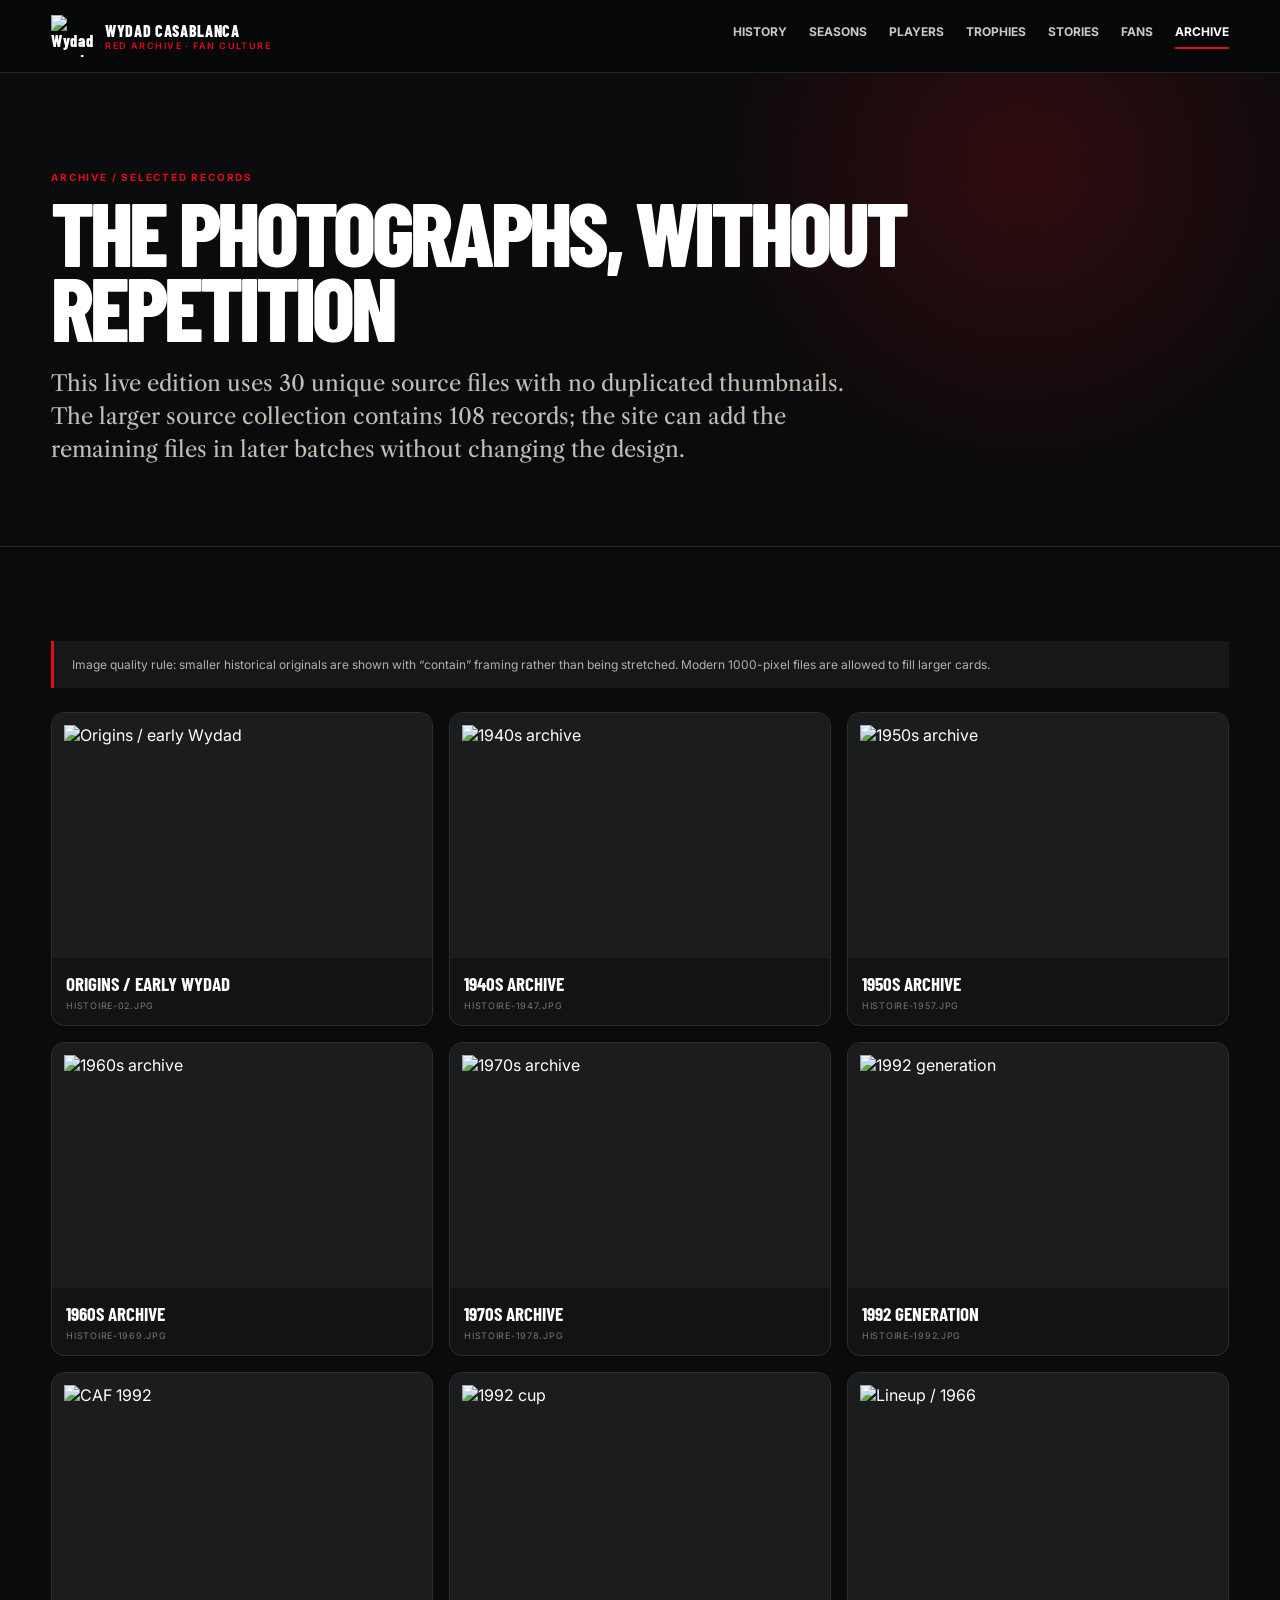
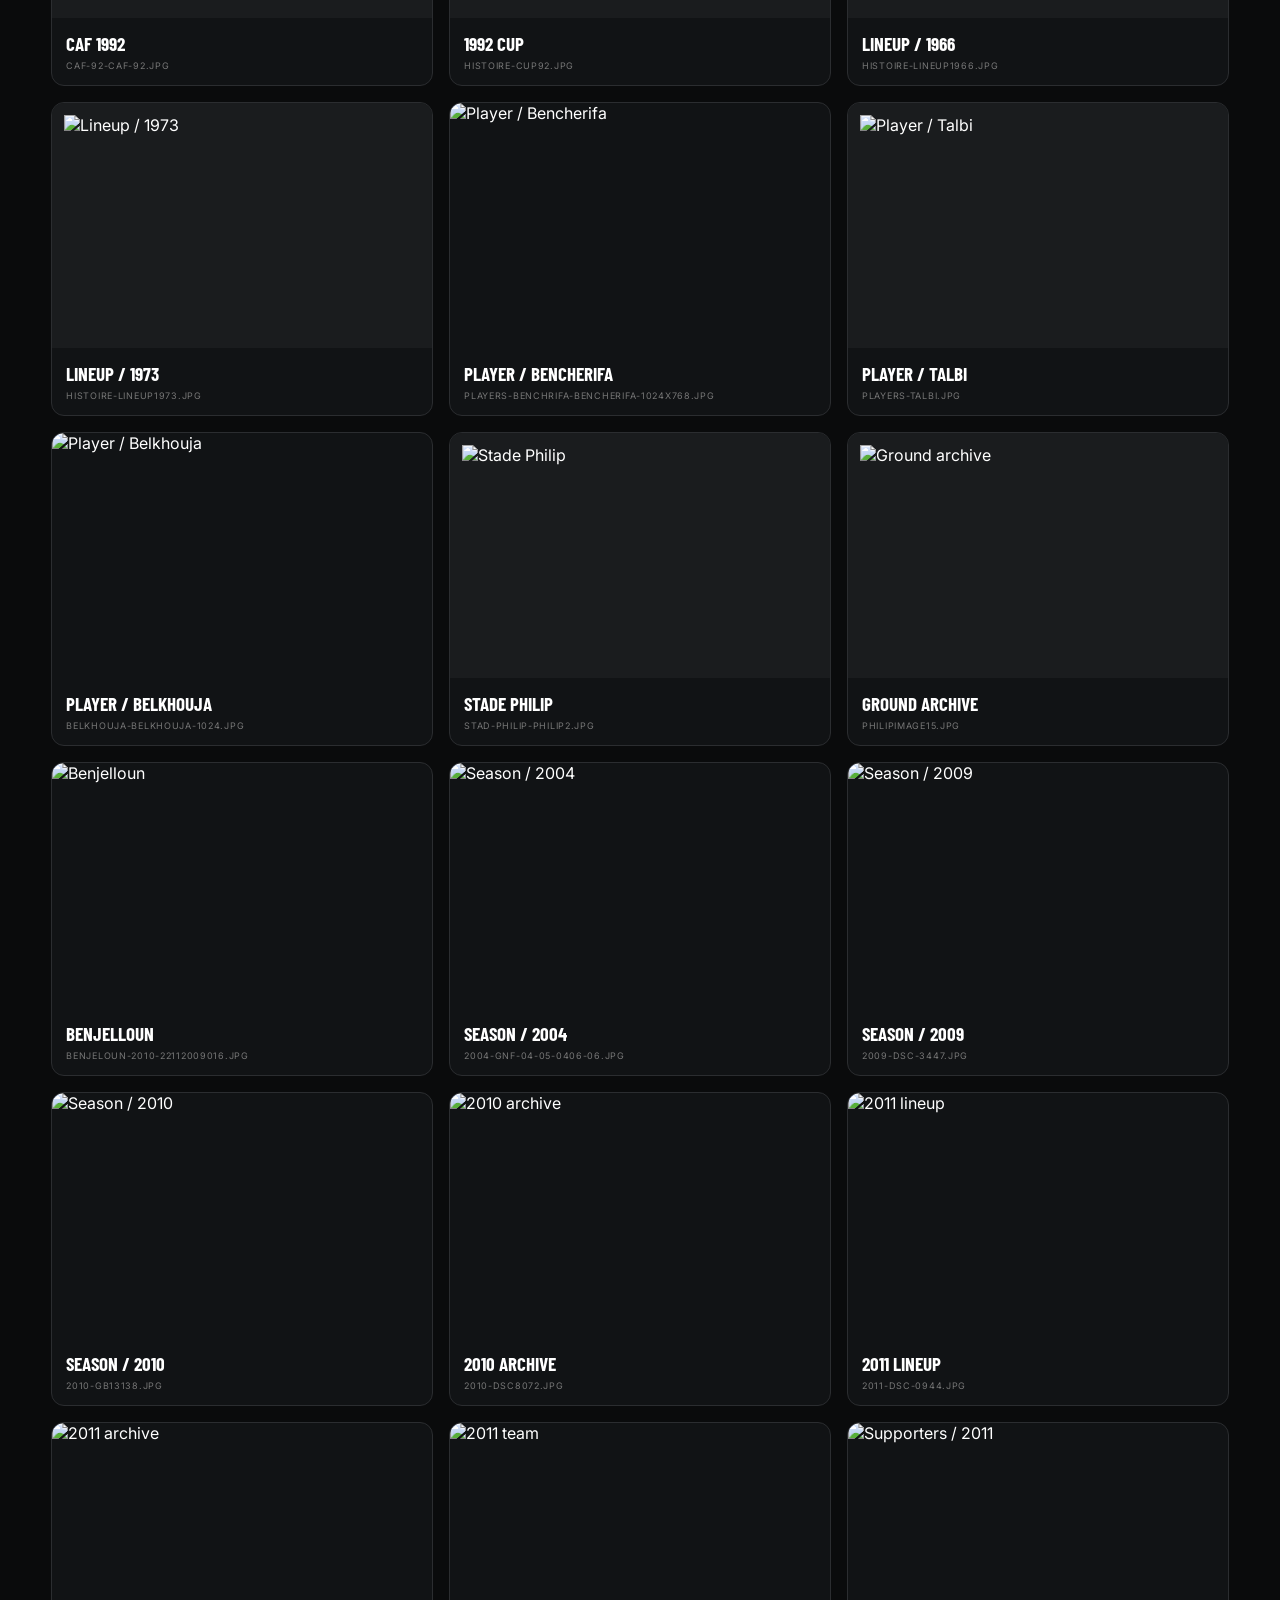
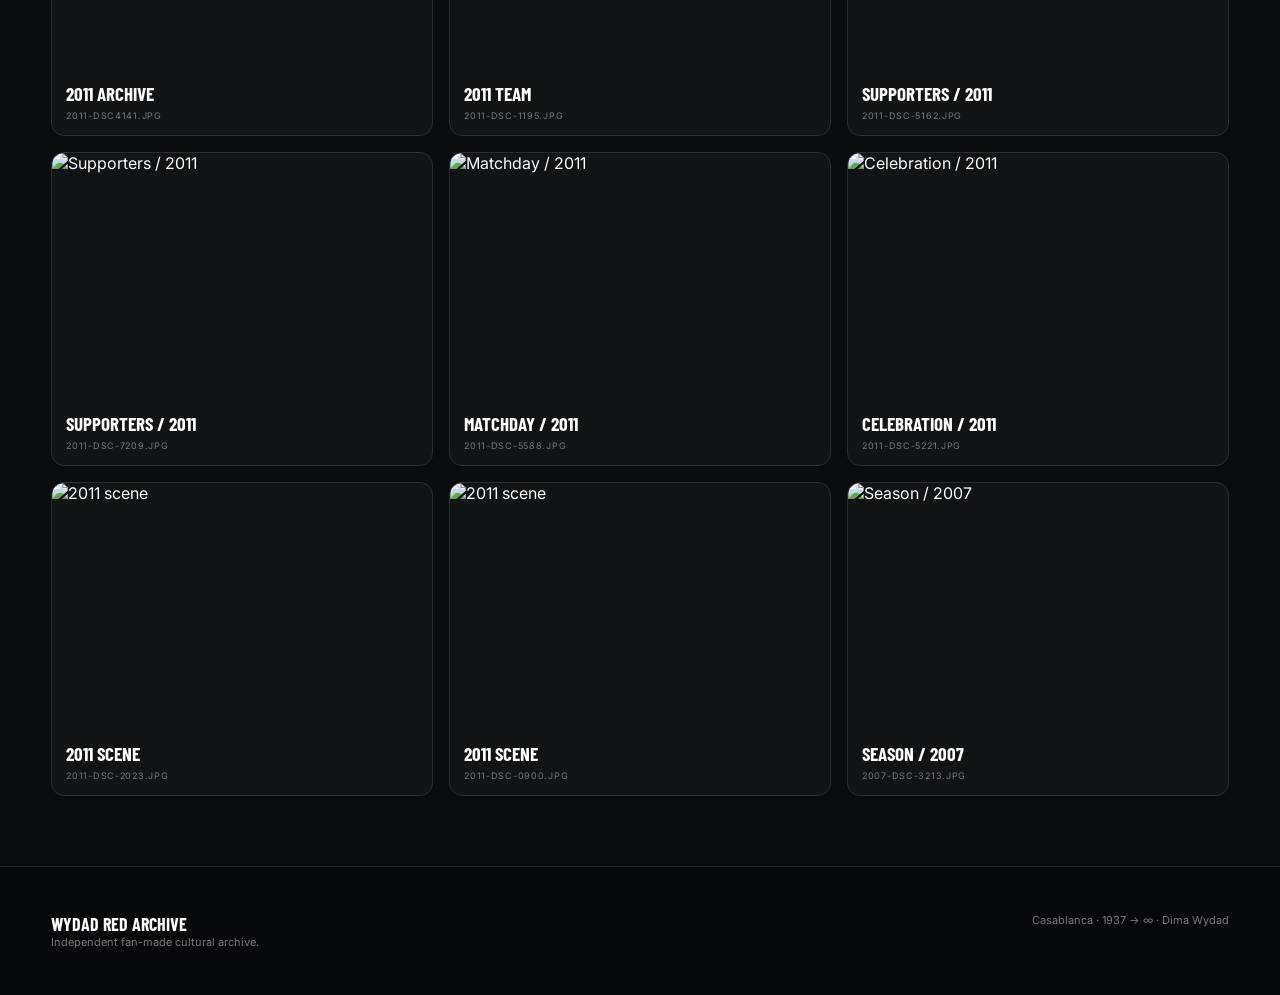
==== archive.html @ 379d1e7f "Add files via upload" ====
<!doctype html><html lang="en"><head><meta charset="utf-8"><meta name="viewport" content="width=device-width,initial-scale=1"><meta name="theme-color" content="#08090a"><title>Archive — Wydad Red Archive</title><meta name="description" content="Independent fan-made archive about Wydad Casablanca history, players, seasons, places and supporter culture."><link rel="stylesheet" href="site.css"></head><body><header class="top"><div class="shell topin"><a class="brand" href="index.html"><img src="assets/images/wydad-logo.svg" alt="Wydad crest"><span>WYDAD CASABLANCA<small>RED ARCHIVE · FAN CULTURE</small></span></a><nav class="nav"><a class="" href="history.html">History</a><a class="" href="seasons.html">Seasons</a><a class="" href="players.html">Players</a><a class="" href="trophies.html">Trophies</a><a class="" href="stories.html">Stories</a><a class="" href="fans.html">Fans</a><a class="active" href="archive.html">Archive</a></nav></div></header><main><section class="pagehero"><div class="shell"><span class="eyebrow">Archive / Selected records</span><h1>The photographs, without repetition</h1><p class="dek">This live edition uses 30 unique source files with no duplicated thumbnails. The larger source collection contains 108 records; the site can add the remaining files in later batches without changing the design.</p></div></section><section class="content"><div class="shell"><div class="notice">Image quality rule: smaller historical originals are shown with “contain” framing rather than being stretched. Modern 1000-pixel files are allowed to fill larger cards.</div><div class="gallery"><a><img class="natural" src="assets/images/histoire-02.jpg" alt="Origins / early Wydad"><div class="cap"><b>Origins / early Wydad</b><span>histoire-02.jpg</span></div></a><a><img class="natural" src="assets/images/histoire-1947.jpg" alt="1940s archive"><div class="cap"><b>1940s archive</b><span>histoire-1947.jpg</span></div></a><a><img class="natural" src="assets/images/histoire-1957.jpg" alt="1950s archive"><div class="cap"><b>1950s archive</b><span>histoire-1957.jpg</span></div></a><a><img class="natural" src="assets/images/histoire-1969.jpg" alt="1960s archive"><div class="cap"><b>1960s archive</b><span>histoire-1969.jpg</span></div></a><a><img class="natural" src="assets/images/histoire-1978.jpg" alt="1970s archive"><div class="cap"><b>1970s archive</b><span>histoire-1978.jpg</span></div></a><a><img class="natural" src="assets/images/histoire-1992.jpg" alt="1992 generation"><div class="cap"><b>1992 generation</b><span>histoire-1992.jpg</span></div></a><a><img class="natural" src="assets/images/caf-92-caf-92.jpg" alt="CAF 1992"><div class="cap"><b>CAF 1992</b><span>caf-92-caf-92.jpg</span></div></a><a><img class="natural" src="assets/images/histoire-cup92.jpg" alt="1992 cup"><div class="cap"><b>1992 cup</b><span>histoire-cup92.jpg</span></div></a><a><img class="natural" src="assets/images/histoire-lineup1966.jpg" alt="Lineup / 1966"><div class="cap"><b>Lineup / 1966</b><span>histoire-lineup1966.jpg</span></div></a><a><img class="natural" src="assets/images/histoire-lineup1973.jpg" alt="Lineup / 1973"><div class="cap"><b>Lineup / 1973</b><span>histoire-lineup1973.jpg</span></div></a><a><img class="" src="assets/images/players-benchrifa-bencherifa-1024x768.jpg" alt="Player / Bencherifa"><div class="cap"><b>Player / Bencherifa</b><span>players-benchrifa-bencherifa-1024x768.jpg</span></div></a><a><img class="natural" src="assets/images/players-talbi.jpg" alt="Player / Talbi"><div class="cap"><b>Player / Talbi</b><span>players-talbi.jpg</span></div></a><a><img class="" src="assets/images/belkhouja-belkhouja-1024.jpg" alt="Player / Belkhouja"><div class="cap"><b>Player / Belkhouja</b><span>belkhouja-belkhouja-1024.jpg</span></div></a><a><img class="natural" src="assets/images/stad-philip-philip2.jpg" alt="Stade Philip"><div class="cap"><b>Stade Philip</b><span>stad-philip-philip2.jpg</span></div></a><a><img class="natural" src="assets/images/philipimage15.jpg" alt="Ground archive"><div class="cap"><b>Ground archive</b><span>philipimage15.jpg</span></div></a><a><img class="" src="assets/images/benjeloun-2010-22112009016.jpg" alt="Benjelloun"><div class="cap"><b>Benjelloun</b><span>benjeloun-2010-22112009016.jpg</span></div></a><a><img class="" src="assets/images/2004-gnf-04-05-0406-06.jpg" alt="Season / 2004"><div class="cap"><b>Season / 2004</b><span>2004-gnf-04-05-0406-06.jpg</span></div></a><a><img class="" src="assets/images/2009-dsc-3447.jpg" alt="Season / 2009"><div class="cap"><b>Season / 2009</b><span>2009-dsc-3447.jpg</span></div></a><a><img class="" src="assets/images/2010-gb13138.jpg" alt="Season / 2010"><div class="cap"><b>Season / 2010</b><span>2010-gb13138.jpg</span></div></a><a><img class="" src="assets/images/2010-dsc8072.jpg" alt="2010 archive"><div class="cap"><b>2010 archive</b><span>2010-dsc8072.jpg</span></div></a><a><img class="" src="assets/images/2011-dsc-0944.jpg" alt="2011 lineup"><div class="cap"><b>2011 lineup</b><span>2011-dsc-0944.jpg</span></div></a><a><img class="" src="assets/images/2011-dsc4141.jpg" alt="2011 archive"><div class="cap"><b>2011 archive</b><span>2011-dsc4141.jpg</span></div></a><a><img class="" src="assets/images/2011-dsc-1195.jpg" alt="2011 team"><div class="cap"><b>2011 team</b><span>2011-dsc-1195.jpg</span></div></a><a><img class="" src="assets/images/2011-dsc-5162.jpg" alt="Supporters / 2011"><div class="cap"><b>Supporters / 2011</b><span>2011-dsc-5162.jpg</span></div></a><a><img class="" src="assets/images/2011-dsc-7209.jpg" alt="Supporters / 2011"><div class="cap"><b>Supporters / 2011</b><span>2011-dsc-7209.jpg</span></div></a><a><img class="" src="assets/images/2011-dsc-5588.jpg" alt="Matchday / 2011"><div class="cap"><b>Matchday / 2011</b><span>2011-dsc-5588.jpg</span></div></a><a><img class="" src="assets/images/2011-dsc-5221.jpg" alt="Celebration / 2011"><div class="cap"><b>Celebration / 2011</b><span>2011-dsc-5221.jpg</span></div></a><a><img class="" src="assets/images/2011-dsc-2023.jpg" alt="2011 scene"><div class="cap"><b>2011 scene</b><span>2011-dsc-2023.jpg</span></div></a><a><img class="" src="assets/images/2011-dsc-0900.jpg" alt="2011 scene"><div class="cap"><b>2011 scene</b><span>2011-dsc-0900.jpg</span></div></a><a><img class="" src="assets/images/2007-dsc-3213.jpg" alt="Season / 2007"><div class="cap"><b>Season / 2007</b><span>2007-dsc-3213.jpg</span></div></a></div></div></section></main><footer class="footer"><div class="shell footerin"><div><b>Wydad Red Archive</b><br>Independent fan-made cultural archive.</div><div>Casablanca · 1937 → ∞ · Dima Wydad</div></div></footer></body></html>
---- site.css ----
@import url('https://fonts.googleapis.com/css2?family=Barlow+Condensed:wght@500;600;700;800&family=Inter:wght@400;500;600;700&family=Libre+Caslon+Text:ital,wght@0,400;0,700;1,400&display=swap');
:root{--red:#e10b1b;--red2:#a30613;--ink:#0a0b0c;--ink2:#151719;--paper:#f4f0e8;--white:#fff;--muted:#a9aaad;--line:#2a2c2f;--display:'Barlow Condensed',Impact,sans-serif;--sans:Inter,Arial,sans-serif;--serif:'Libre Caslon Text',Georgia,serif}
*{box-sizing:border-box}html{scroll-behavior:smooth}body{margin:0;background:var(--ink);color:#fff;font-family:var(--sans)}a{color:inherit;text-decoration:none}img{display:block;max-width:100%}.shell{width:min(1180px,92vw);margin:auto}.top{position:sticky;top:0;z-index:50;background:rgba(7,8,9,.94);backdrop-filter:blur(12px);border-bottom:1px solid #232528}.topin{height:72px;display:flex;align-items:center;justify-content:space-between;gap:28px}.brand{display:flex;align-items:center;gap:12px;font-family:var(--display);font-weight:800;letter-spacing:.04em}.brand img{width:42px;height:42px}.brand small{display:block;color:var(--red);font:600 9px var(--sans);letter-spacing:.16em}.nav{display:flex;gap:22px;font-size:12px;font-weight:700;text-transform:uppercase}.nav a{opacity:.78}.nav a:hover,.nav a.active{opacity:1;color:#fff}.nav a:hover:after,.nav a.active:after{content:'';display:block;height:2px;background:var(--red);margin-top:8px}.portal{padding:28px 0 22px;background:radial-gradient(circle at 50% 38%,#24272a 0,#111315 42%,#070809 75%);min-height:760px;display:grid;align-items:center}.portal-grid{display:grid;grid-template-columns:minmax(250px,1fr) minmax(390px,1.45fr) minmax(250px,1fr);gap:20px;align-items:center}.stack{display:grid;gap:12px}.navcard{position:relative;min-height:114px;border:1px solid #393c40;border-radius:16px;overflow:hidden;background:#111315;isolation:isolate}.navcard img{position:absolute;inset:0;width:100%;height:100%;object-fit:cover;filter:grayscale(.55) contrast(1.08);opacity:.42;z-index:-2}.navcard:after{content:'';position:absolute;inset:0;background:linear-gradient(90deg,rgba(7,8,9,.98) 0,rgba(7,8,9,.84) 58%,rgba(7,8,9,.2));z-index:-1}.navcard .in{padding:22px 22px 18px;display:flex;align-items:center;gap:14px;height:100%}.num{color:var(--red);font:700 11px var(--sans);letter-spacing:.14em}.navcard h3{font:800 29px/1 var(--display);text-transform:uppercase;margin:0 0 4px}.navcard p{margin:0;color:#b5b7ba;font-size:11px}.arrow{margin-left:auto;font-size:25px;color:var(--red);transition:.2s}.navcard:hover{border-color:#72767c;transform:translateY(-2px)}.navcard:hover .arrow{transform:translateX(4px)}.core{min-height:650px;border:1px solid #2d3033;border-radius:30px;display:grid;place-items:center;text-align:center;position:relative;overflow:hidden;background:linear-gradient(180deg,rgba(0,0,0,.18),rgba(0,0,0,.75)),url('assets/images/2011-dsc-5588.webp') center/cover}.core:before{content:'';position:absolute;inset:0;background:radial-gradient(circle at 50% 45%,rgba(225,11,27,.22),transparent 43%),linear-gradient(90deg,rgba(0,0,0,.6),transparent 35%,transparent 65%,rgba(0,0,0,.6))}.corein{position:relative;z-index:2;padding:35px}.crest{width:min(340px,75%);margin:15px auto 18px;filter:drop-shadow(0 15px 30px rgba(0,0,0,.7))}.kicker{font-size:10px;text-transform:uppercase;letter-spacing:.28em;color:#c4c6c8}.core h1{font:800 clamp(62px,7vw,106px)/.78 var(--display);text-transform:uppercase;letter-spacing:-.04em;margin:17px 0 12px}.core p{font:italic 16px/1.5 var(--serif);color:#ddd6cc;max-width:520px;margin:auto}.core .meta{margin-top:22px;font:600 10px var(--sans);letter-spacing:.15em;color:#d74651}.bar{border-top:1px solid #222;border-bottom:1px solid #222;background:#0e1011}.barin{display:grid;grid-template-columns:repeat(4,1fr)}.stat{padding:22px;border-right:1px solid #26282b}.stat:last-child{border-right:0}.stat b{font:800 34px var(--display);color:var(--red);display:block}.stat span{font-size:10px;color:#aaa;text-transform:uppercase;letter-spacing:.1em}.section{padding:86px 0}.paper{background:var(--paper);color:#161616}.sectionhead{display:grid;grid-template-columns:1fr 1fr;gap:50px;margin-bottom:34px;align-items:end}.eyebrow{color:var(--red);font-size:10px;text-transform:uppercase;letter-spacing:.18em;font-weight:700}.sectionhead h2,.pagehero h1{font:800 clamp(58px,7vw,102px)/.84 var(--display);letter-spacing:-.045em;text-transform:uppercase;margin:9px 0 0}.sectionhead p{font:20px/1.55 var(--serif);margin:0;color:#4a4641}.featuregrid{display:grid;grid-template-columns:repeat(12,1fr);gap:18px}.feature{grid-column:span 4;background:#fff;border:1px solid #d9d4cb;border-radius:18px;overflow:hidden}.feature img{width:100%;height:270px;object-fit:cover}.feature .natural{height:auto;max-height:340px;object-fit:contain;background:#151719;padding:18px}.featurecopy{padding:22px}.feature h3{font:800 31px/1 var(--display);text-transform:uppercase;margin:7px 0 8px}.feature p{font:15px/1.55 var(--serif);color:#57514b;margin:0 0 15px}.tag{font-size:9px;letter-spacing:.13em;text-transform:uppercase;color:var(--red);font-weight:800}.read{font-size:11px;font-weight:800;text-transform:uppercase;letter-spacing:.08em}.manifesto{padding:86px 0;background:var(--red);color:#fff}.manifesto blockquote{font:800 clamp(60px,9vw,138px)/.77 var(--display);letter-spacing:-.05em;text-transform:uppercase;margin:0;max-width:1050px}.manifesto p{max-width:680px;font:18px/1.65 var(--serif)}.pagehero{padding:92px 0 58px;border-bottom:1px solid #25272a;background:radial-gradient(circle at 80% 20%,rgba(225,11,27,.18),transparent 30%),#0a0b0c}.pagehero .dek{max-width:820px;font:22px/1.5 var(--serif);color:#c4bdb5}.content{padding:70px 0}.articlegrid{display:grid;grid-template-columns:minmax(0,1.6fr) minmax(240px,.6fr);gap:70px}.prose{font:18px/1.8 var(--serif);color:#d9d7d3}.prose p{margin:0 0 1.35em}.prose h2{font:800 42px/1 var(--display);text-transform:uppercase;color:#fff;margin:1.5em 0 .5em}.prose .lead{font-size:25px;color:#fff}.archivefigure{margin:34px 0;padding:18px;background:#111315;border:1px solid #2d3033;border-radius:16px}.archivefigure img{margin:auto;max-height:680px;object-fit:contain}.archivefigure figcaption{font:10px/1.5 var(--sans);color:#85888c;margin-top:12px;letter-spacing:.04em}.aside{position:sticky;top:96px;height:max-content;border-top:2px solid var(--red);padding-top:18px}.aside h4{font:800 24px var(--display);text-transform:uppercase;margin:0 0 12px}.aside ul{list-style:none;padding:0;margin:0}.aside li{border-bottom:1px solid #26282b;padding:11px 0;font-size:12px}.aside a:hover{color:var(--red)}.timeline{display:grid;gap:0}.timeline article{display:grid;grid-template-columns:140px 1fr;gap:30px;padding:28px 0;border-top:1px solid #2a2c2f}.timeline .year{font:800 46px var(--display);color:var(--red)}.timeline h3{font:800 30px var(--display);text-transform:uppercase;margin:3px 0 5px}.timeline p{font:16px/1.65 var(--serif);color:#c7c3be;margin:0}.gallery{display:grid;grid-template-columns:repeat(3,1fr);gap:16px}.gallery a{background:#111315;border:1px solid #2b2d30;border-radius:13px;overflow:hidden}.gallery img{width:100%;height:245px;object-fit:cover}.gallery .natural{object-fit:contain;background:#1a1c1e;padding:12px}.cap{padding:14px}.cap b{font:700 19px var(--display);text-transform:uppercase}.cap span{display:block;color:#777;font-size:9px;margin-top:5px;text-transform:uppercase;letter-spacing:.08em}.partyhero{min-height:72vh;display:grid;place-items:center;text-align:center;background:linear-gradient(0deg,rgba(0,0,0,.85),rgba(0,0,0,.05)),url('assets/images/2011-dsc-5221.webp') center/cover;position:relative}.partyhero h1{font:800 clamp(80px,14vw,190px)/.72 var(--display);text-transform:uppercase;letter-spacing:-.06em;margin:0;text-shadow:0 8px 30px #000}.partyhero p{font:20px/1.5 var(--serif);max-width:700px;margin:20px auto}.btn{display:inline-block;border:1px solid #fff;border-radius:999px;padding:11px 18px;font-size:10px;font-weight:800;letter-spacing:.1em;text-transform:uppercase}.btn:hover{background:#fff;color:#111}.footer{padding:46px 0;border-top:1px solid #232528;background:#070809;color:#777;font-size:11px}.footerin{display:flex;justify-content:space-between;gap:30px}.footer b{color:#fff;font:700 18px var(--display);text-transform:uppercase}.notice{background:#151719;border-left:3px solid var(--red);padding:16px 18px;color:#aeb0b3;font-size:12px;margin:24px 0}.storycards{display:grid;grid-template-columns:repeat(2,1fr);gap:20px}.storycard{display:grid;grid-template-columns:180px 1fr;border:1px solid #2b2d30;border-radius:16px;overflow:hidden;background:#111315}.storycard img{width:100%;height:100%;min-height:180px;object-fit:cover}.storycard .scopy{padding:22px}.storycard h3{font:800 30px/1 var(--display);text-transform:uppercase;margin:6px 0}.storycard p{color:#aaa;font:14px/1.55 var(--serif)}
@media(max-width:1000px){.portal-grid{grid-template-columns:1fr 1fr}.core{grid-column:1/-1;grid-row:1;min-height:560px}.stack{grid-row:2}.sectionhead,.articlegrid{grid-template-columns:1fr}.aside{position:static}.feature{grid-column:span 6}.gallery{grid-template-columns:repeat(2,1fr)}.storycards{grid-template-columns:1fr}.nav{overflow:auto;max-width:62vw}.barin{grid-template-columns:repeat(2,1fr)}}
@media(max-width:650px){.nav{display:none}.topin{height:64px}.portal{padding-top:16px}.portal-grid{grid-template-columns:1fr}.core{grid-column:1;min-height:430px;border-radius:20px}.stack{grid-column:1}.navcard{min-height:96px}.crest{width:230px}.core h1{font-size:64px}.barin{grid-template-columns:1fr 1fr}.stat{padding:16px}.section{padding:58px 0}.sectionhead{gap:18px}.featuregrid{display:block}.feature{margin-bottom:16px}.feature img{height:240px}.articlegrid{gap:30px}.prose{font-size:17px}.timeline article{grid-template-columns:1fr;gap:6px}.gallery{grid-template-columns:1fr}.storycard{grid-template-columns:1fr}.storycard img{height:220px}.footerin{display:block}.footerin>div+div{margin-top:18px}}
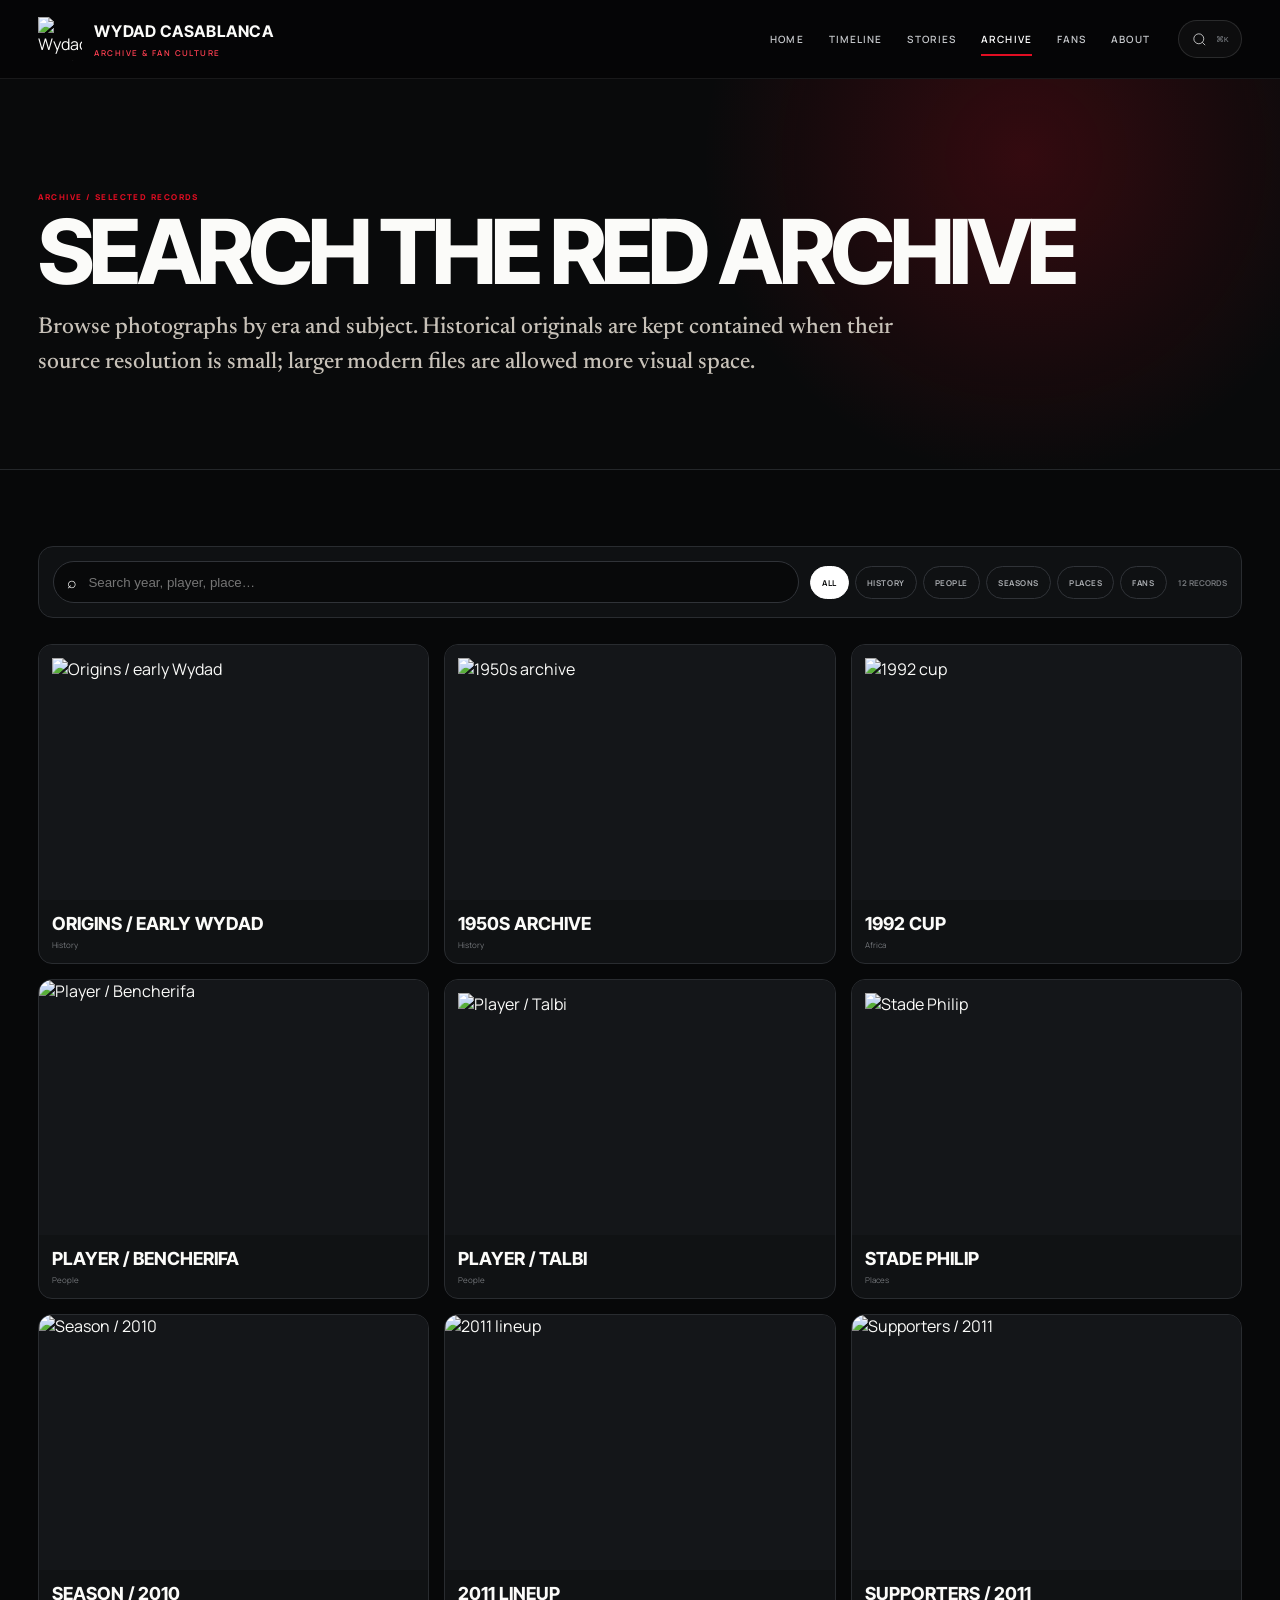
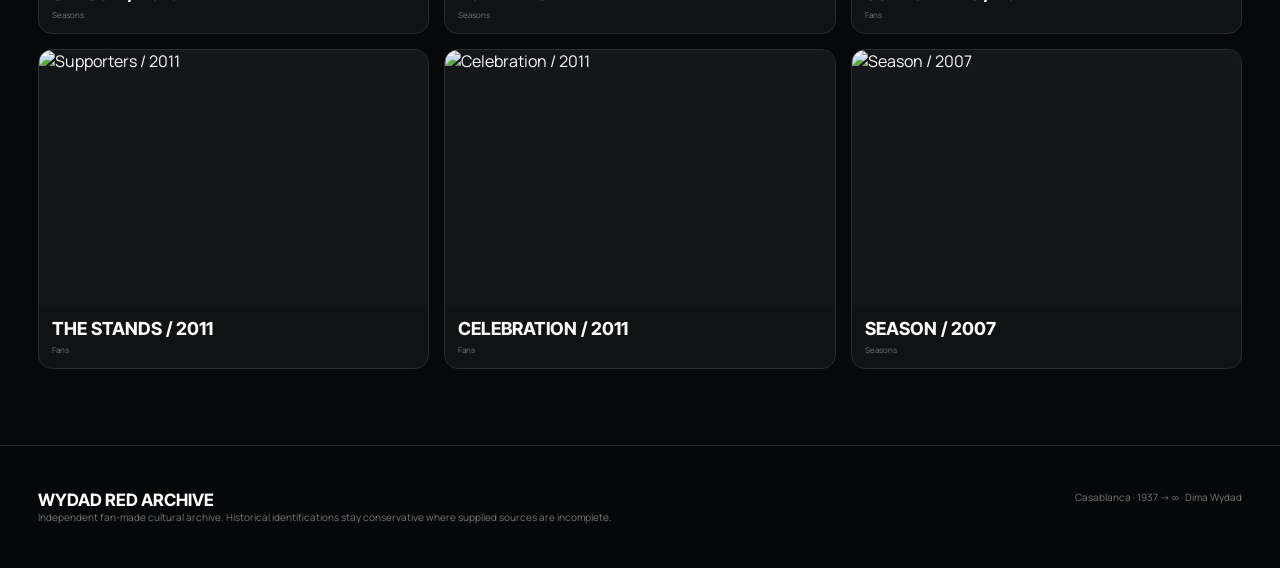
==== commit b651fbec: "V4: add searchable filterable archive browser" ====
--- a/archive.html
+++ b/archive.html
@@ -1 +1 @@
-<!doctype html><html lang="en"><head><meta charset="utf-8"><meta name="viewport" content="width=device-width,initial-scale=1"><meta name="theme-color" content="#08090a"><title>Archive — Wydad Red Archive</title><meta name="description" content="Independent fan-made archive about Wydad Casablanca history, players, seasons, places and supporter culture."><link rel="stylesheet" href="site.css"></head><body><header class="top"><div class="shell topin"><a class="brand" href="index.html"><img src="assets/images/wydad-logo.svg" alt="Wydad crest"><span>WYDAD CASABLANCA<small>RED ARCHIVE · FAN CULTURE</small></span></a><nav class="nav"><a class="" href="history.html">History</a><a class="" href="seasons.html">Seasons</a><a class="" href="players.html">Players</a><a class="" href="trophies.html">Trophies</a><a class="" href="stories.html">Stories</a><a class="" href="fans.html">Fans</a><a class="active" href="archive.html">Archive</a></nav></div></header><main><section class="pagehero"><div class="shell"><span class="eyebrow">Archive / Selected records</span><h1>The photographs, without repetition</h1><p class="dek">This live edition uses 30 unique source files with no duplicated thumbnails. The larger source collection contains 108 records; the site can add the remaining files in later batches without changing the design.</p></div></section><section class="content"><div class="shell"><div class="notice">Image quality rule: smaller historical originals are shown with “contain” framing rather than being stretched. Modern 1000-pixel files are allowed to fill larger cards.</div><div class="gallery"><a><img class="natural" src="assets/images/histoire-02.jpg" alt="Origins / early Wydad"><div class="cap"><b>Origins / early Wydad</b><span>histoire-02.jpg</span></div></a><a><img class="natural" src="assets/images/histoire-1947.jpg" alt="1940s archive"><div class="cap"><b>1940s archive</b><span>histoire-1947.jpg</span></div></a><a><img class="natural" src="assets/images/histoire-1957.jpg" alt="1950s archive"><div class="cap"><b>1950s archive</b><span>histoire-1957.jpg</span></div></a><a><img class="natural" src="assets/images/histoire-1969.jpg" alt="1960s archive"><div class="cap"><b>1960s archive</b><span>histoire-1969.jpg</span></div></a><a><img class="natural" src="assets/images/histoire-1978.jpg" alt="1970s archive"><div class="cap"><b>1970s archive</b><span>histoire-1978.jpg</span></div></a><a><img class="natural" src="assets/images/histoire-1992.jpg" alt="1992 generation"><div class="cap"><b>1992 generation</b><span>histoire-1992.jpg</span></div></a><a><img class="natural" src="assets/images/caf-92-caf-92.jpg" alt="CAF 1992"><div class="cap"><b>CAF 1992</b><span>caf-92-caf-92.jpg</span></div></a><a><img class="natural" src="assets/images/histoire-cup92.jpg" alt="1992 cup"><div class="cap"><b>1992 cup</b><span>histoire-cup92.jpg</span></div></a><a><img class="natural" src="assets/images/histoire-lineup1966.jpg" alt="Lineup / 1966"><div class="cap"><b>Lineup / 1966</b><span>histoire-lineup1966.jpg</span></div></a><a><img class="natural" src="assets/images/histoire-lineup1973.jpg" alt="Lineup / 1973"><div class="cap"><b>Lineup / 1973</b><span>histoire-lineup1973.jpg</span></div></a><a><img class="" src="assets/images/players-benchrifa-bencherifa-1024x768.jpg" alt="Player / Bencherifa"><div class="cap"><b>Player / Bencherifa</b><span>players-benchrifa-bencherifa-1024x768.jpg</span></div></a><a><img class="natural" src="assets/images/players-talbi.jpg" alt="Player / Talbi"><div class="cap"><b>Player / Talbi</b><span>players-talbi.jpg</span></div></a><a><img class="" src="assets/images/belkhouja-belkhouja-1024.jpg" alt="Player / Belkhouja"><div class="cap"><b>Player / Belkhouja</b><span>belkhouja-belkhouja-1024.jpg</span></div></a><a><img class="natural" src="assets/images/stad-philip-philip2.jpg" alt="Stade Philip"><div class="cap"><b>Stade Philip</b><span>stad-philip-philip2.jpg</span></div></a><a><img class="natural" src="assets/images/philipimage15.jpg" alt="Ground archive"><div class="cap"><b>Ground archive</b><span>philipimage15.jpg</span></div></a><a><img class="" src="assets/images/benjeloun-2010-22112009016.jpg" alt="Benjelloun"><div class="cap"><b>Benjelloun</b><span>benjeloun-2010-22112009016.jpg</span></div></a><a><img class="" src="assets/images/2004-gnf-04-05-0406-06.jpg" alt="Season / 2004"><div class="cap"><b>Season / 2004</b><span>2004-gnf-04-05-0406-06.jpg</span></div></a><a><img class="" src="assets/images/2009-dsc-3447.jpg" alt="Season / 2009"><div class="cap"><b>Season / 2009</b><span>2009-dsc-3447.jpg</span></div></a><a><img class="" src="assets/images/2010-gb13138.jpg" alt="Season / 2010"><div class="cap"><b>Season / 2010</b><span>2010-gb13138.jpg</span></div></a><a><img class="" src="assets/images/2010-dsc8072.jpg" alt="2010 archive"><div class="cap"><b>2010 archive</b><span>2010-dsc8072.jpg</span></div></a><a><img class="" src="assets/images/2011-dsc-0944.jpg" alt="2011 lineup"><div class="cap"><b>2011 lineup</b><span>2011-dsc-0944.jpg</span></div></a><a><img class="" src="assets/images/2011-dsc4141.jpg" alt="2011 archive"><div class="cap"><b>2011 archive</b><span>2011-dsc4141.jpg</span></div></a><a><img class="" src="assets/images/2011-dsc-1195.jpg" alt="2011 team"><div class="cap"><b>2011 team</b><span>2011-dsc-1195.jpg</span></div></a><a><img class="" src="assets/images/2011-dsc-5162.jpg" alt="Supporters / 2011"><div class="cap"><b>Supporters / 2011</b><span>2011-dsc-5162.jpg</span></div></a><a><img class="" src="assets/images/2011-dsc-7209.jpg" alt="Supporters / 2011"><div class="cap"><b>Supporters / 2011</b><span>2011-dsc-7209.jpg</span></div></a><a><img class="" src="assets/images/2011-dsc-5588.jpg" alt="Matchday / 2011"><div class="cap"><b>Matchday / 2011</b><span>2011-dsc-5588.jpg</span></div></a><a><img class="" src="assets/images/2011-dsc-5221.jpg" alt="Celebration / 2011"><div class="cap"><b>Celebration / 2011</b><span>2011-dsc-5221.jpg</span></div></a><a><img class="" src="assets/images/2011-dsc-2023.jpg" alt="2011 scene"><div class="cap"><b>2011 scene</b><span>2011-dsc-2023.jpg</span></div></a><a><img class="" src="assets/images/2011-dsc-0900.jpg" alt="2011 scene"><div class="cap"><b>2011 scene</b><span>2011-dsc-0900.jpg</span></div></a><a><img class="" src="assets/images/2007-dsc-3213.jpg" alt="Season / 2007"><div class="cap"><b>Season / 2007</b><span>2007-dsc-3213.jpg</span></div></a></div></div></section></main><footer class="footer"><div class="shell footerin"><div><b>Wydad Red Archive</b><br>Independent fan-made cultural archive.</div><div>Casablanca · 1937 → ∞ · Dima Wydad</div></div></footer></body></html>+<!doctype html><html lang="en"><head><meta charset="utf-8"><meta name="viewport" content="width=device-width,initial-scale=1"><meta name="theme-color" content="#070809"><title>Archive — Wydad Red Archive</title><meta name="description" content="Search and filter the Wydad Red Archive by era, people, places and supporter culture."><link rel="preconnect" href="https://fonts.googleapis.com"><link rel="preconnect" href="https://fonts.gstatic.com" crossorigin><link rel="stylesheet" href="site.css"></head><body data-tags="archive,photos,history"><header class="top"><div class="shell topin"><a class="brand" href="index.html"><img src="assets/svgimg/wydad-logo.svg" alt="Wydad crest"><span><strong>WYDAD CASABLANCA</strong><small>ARCHIVE &amp; FAN CULTURE</small></span></a><nav class="nav"><a href="index.html">Home</a><a href="history.html">Timeline</a><a href="stories.html">Stories</a><a class="active" href="archive.html">Archive</a><a href="fans.html">Fans</a><a href="about.html">About</a></nav><div class="actions"><button class="iconbtn search-trigger" aria-label="Search"><svg viewBox="0 0 24 24" fill="none" stroke="currentColor"><circle cx="11" cy="11" r="7"/><path d="m20 20-4-4"/></svg><kbd>⌘K</kbd></button></div></div></header><main><section class="pagehero"><div class="shell"><span class="eyebrow">Archive / Selected records</span><h1>Search the red archive</h1><p class="dek">Browse photographs by era and subject. Historical originals are kept contained when their source resolution is small; larger modern files are allowed more visual space.</p></div></section><section class="content"><div class="shell"><div class="archive-toolbar"><label class="archive-search"><span>⌕</span><input id="archiveSearch" type="search" placeholder="Search year, player, place…"></label><div class="filter-row"><button class="filter-btn active" data-filter="all">All</button><button class="filter-btn" data-filter="history">History</button><button class="filter-btn" data-filter="people">People</button><button class="filter-btn" data-filter="seasons">Seasons</button><button class="filter-btn" data-filter="places">Places</button><button class="filter-btn" data-filter="fans">Fans</button></div><div class="archive-count" id="archiveCount"></div></div><div class="gallery"><a data-category="history" data-search="1937 origins history"><img class="natural" src="assets/svgimg/histoire-02.svg" alt="Origins / early Wydad"><div class="cap"><b>Origins / early Wydad</b><span>History</span></div></a><a data-category="history" data-search="1957 1950s team"><img class="natural" src="assets/svgimg/histoire-1957.svg" alt="1950s archive"><div class="cap"><b>1950s archive</b><span>History</span></div></a><a data-category="history" data-search="1992 africa cup"><img class="natural" src="assets/svgimg/histoire-cup92.svg" alt="1992 cup"><div class="cap"><b>1992 cup</b><span>Africa</span></div></a><a data-category="people" data-search="bencherifa player"><img src="assets/svgimg/players-benchrifa-bencherifa-1024x768.svg" alt="Player / Bencherifa"><div class="cap"><b>Player / Bencherifa</b><span>People</span></div></a><a data-category="people" data-search="talbi player"><img class="natural" src="assets/svgimg/players-talbi.svg" alt="Player / Talbi"><div class="cap"><b>Player / Talbi</b><span>People</span></div></a><a data-category="places" data-search="stade philip stadium"><img class="natural" src="assets/svgimg/stad-philip-philip2.svg" alt="Stade Philip"><div class="cap"><b>Stade Philip</b><span>Places</span></div></a><a data-category="seasons" data-search="2010 season team"><img src="assets/svgimg/2010-gb13138.svg" alt="Season / 2010"><div class="cap"><b>Season / 2010</b><span>Seasons</span></div></a><a data-category="seasons" data-search="2011 lineup team"><img src="assets/svgimg/2011-dsc-0944.svg" alt="2011 lineup"><div class="cap"><b>2011 lineup</b><span>Seasons</span></div></a><a data-category="fans" data-search="2011 supporters crowd"><img src="assets/svgimg/2011-dsc-5162.svg" alt="Supporters / 2011"><div class="cap"><b>Supporters / 2011</b><span>Fans</span></div></a><a data-category="fans" data-search="2011 supporters stands"><img src="assets/svgimg/2011-dsc-7209.svg" alt="Supporters / 2011"><div class="cap"><b>The stands / 2011</b><span>Fans</span></div></a><a data-category="fans" data-search="2011 celebration winners party"><img src="assets/svgimg/2011-dsc-5221.svg" alt="Celebration / 2011"><div class="cap"><b>Celebration / 2011</b><span>Fans</span></div></a><a data-category="seasons" data-search="2007 season"><img src="assets/svgimg/2007-dsc-3213.svg" alt="Season / 2007"><div class="cap"><b>Season / 2007</b><span>Seasons</span></div></a></div></div></section></main><footer class="footer"><div class="shell footerin"><div><b>Wydad Red Archive</b><br><span class="legal">Independent fan-made cultural archive. Historical identifications stay conservative where supplied sources are incomplete.</span></div><div>Casablanca · 1937 → ∞ · Dima Wydad</div></div></footer><script src="assets/js/site.js" defer></script></body></html>
--- a/site.css
+++ b/site.css
@@ -1,5 +1,17 @@
-@import url('https://fonts.googleapis.com/css2?family=Barlow+Condensed:wght@500;600;700;800&family=Inter:wght@400;500;600;700&family=Libre+Caslon+Text:ital,wght@0,400;0,700;1,400&display=swap');
-:root{--red:#e10b1b;--red2:#a30613;--ink:#0a0b0c;--ink2:#151719;--paper:#f4f0e8;--white:#fff;--muted:#a9aaad;--line:#2a2c2f;--display:'Barlow Condensed',Impact,sans-serif;--sans:Inter,Arial,sans-serif;--serif:'Libre Caslon Text',Georgia,serif}
-*{box-sizing:border-box}html{scroll-behavior:smooth}body{margin:0;background:var(--ink);color:#fff;font-family:var(--sans)}a{color:inherit;text-decoration:none}img{display:block;max-width:100%}.shell{width:min(1180px,92vw);margin:auto}.top{position:sticky;top:0;z-index:50;background:rgba(7,8,9,.94);backdrop-filter:blur(12px);border-bottom:1px solid #232528}.topin{height:72px;display:flex;align-items:center;justify-content:space-between;gap:28px}.brand{display:flex;align-items:center;gap:12px;font-family:var(--display);font-weight:800;letter-spacing:.04em}.brand img{width:42px;height:42px}.brand small{display:block;color:var(--red);font:600 9px var(--sans);letter-spacing:.16em}.nav{display:flex;gap:22px;font-size:12px;font-weight:700;text-transform:uppercase}.nav a{opacity:.78}.nav a:hover,.nav a.active{opacity:1;color:#fff}.nav a:hover:after,.nav a.active:after{content:'';display:block;height:2px;background:var(--red);margin-top:8px}.portal{padding:28px 0 22px;background:radial-gradient(circle at 50% 38%,#24272a 0,#111315 42%,#070809 75%);min-height:760px;display:grid;align-items:center}.portal-grid{display:grid;grid-template-columns:minmax(250px,1fr) minmax(390px,1.45fr) minmax(250px,1fr);gap:20px;align-items:center}.stack{display:grid;gap:12px}.navcard{position:relative;min-height:114px;border:1px solid #393c40;border-radius:16px;overflow:hidden;background:#111315;isolation:isolate}.navcard img{position:absolute;inset:0;width:100%;height:100%;object-fit:cover;filter:grayscale(.55) contrast(1.08);opacity:.42;z-index:-2}.navcard:after{content:'';position:absolute;inset:0;background:linear-gradient(90deg,rgba(7,8,9,.98) 0,rgba(7,8,9,.84) 58%,rgba(7,8,9,.2));z-index:-1}.navcard .in{padding:22px 22px 18px;display:flex;align-items:center;gap:14px;height:100%}.num{color:var(--red);font:700 11px var(--sans);letter-spacing:.14em}.navcard h3{font:800 29px/1 var(--display);text-transform:uppercase;margin:0 0 4px}.navcard p{margin:0;color:#b5b7ba;font-size:11px}.arrow{margin-left:auto;font-size:25px;color:var(--red);transition:.2s}.navcard:hover{border-color:#72767c;transform:translateY(-2px)}.navcard:hover .arrow{transform:translateX(4px)}.core{min-height:650px;border:1px solid #2d3033;border-radius:30px;display:grid;place-items:center;text-align:center;position:relative;overflow:hidden;background:linear-gradient(180deg,rgba(0,0,0,.18),rgba(0,0,0,.75)),url('assets/images/2011-dsc-5588.webp') center/cover}.core:before{content:'';position:absolute;inset:0;background:radial-gradient(circle at 50% 45%,rgba(225,11,27,.22),transparent 43%),linear-gradient(90deg,rgba(0,0,0,.6),transparent 35%,transparent 65%,rgba(0,0,0,.6))}.corein{position:relative;z-index:2;padding:35px}.crest{width:min(340px,75%);margin:15px auto 18px;filter:drop-shadow(0 15px 30px rgba(0,0,0,.7))}.kicker{font-size:10px;text-transform:uppercase;letter-spacing:.28em;color:#c4c6c8}.core h1{font:800 clamp(62px,7vw,106px)/.78 var(--display);text-transform:uppercase;letter-spacing:-.04em;margin:17px 0 12px}.core p{font:italic 16px/1.5 var(--serif);color:#ddd6cc;max-width:520px;margin:auto}.core .meta{margin-top:22px;font:600 10px var(--sans);letter-spacing:.15em;color:#d74651}.bar{border-top:1px solid #222;border-bottom:1px solid #222;background:#0e1011}.barin{display:grid;grid-template-columns:repeat(4,1fr)}.stat{padding:22px;border-right:1px solid #26282b}.stat:last-child{border-right:0}.stat b{font:800 34px var(--display);color:var(--red);display:block}.stat span{font-size:10px;color:#aaa;text-transform:uppercase;letter-spacing:.1em}.section{padding:86px 0}.paper{background:var(--paper);color:#161616}.sectionhead{display:grid;grid-template-columns:1fr 1fr;gap:50px;margin-bottom:34px;align-items:end}.eyebrow{color:var(--red);font-size:10px;text-transform:uppercase;letter-spacing:.18em;font-weight:700}.sectionhead h2,.pagehero h1{font:800 clamp(58px,7vw,102px)/.84 var(--display);letter-spacing:-.045em;text-transform:uppercase;margin:9px 0 0}.sectionhead p{font:20px/1.55 var(--serif);margin:0;color:#4a4641}.featuregrid{display:grid;grid-template-columns:repeat(12,1fr);gap:18px}.feature{grid-column:span 4;background:#fff;border:1px solid #d9d4cb;border-radius:18px;overflow:hidden}.feature img{width:100%;height:270px;object-fit:cover}.feature .natural{height:auto;max-height:340px;object-fit:contain;background:#151719;padding:18px}.featurecopy{padding:22px}.feature h3{font:800 31px/1 var(--display);text-transform:uppercase;margin:7px 0 8px}.feature p{font:15px/1.55 var(--serif);color:#57514b;margin:0 0 15px}.tag{font-size:9px;letter-spacing:.13em;text-transform:uppercase;color:var(--red);font-weight:800}.read{font-size:11px;font-weight:800;text-transform:uppercase;letter-spacing:.08em}.manifesto{padding:86px 0;background:var(--red);color:#fff}.manifesto blockquote{font:800 clamp(60px,9vw,138px)/.77 var(--display);letter-spacing:-.05em;text-transform:uppercase;margin:0;max-width:1050px}.manifesto p{max-width:680px;font:18px/1.65 var(--serif)}.pagehero{padding:92px 0 58px;border-bottom:1px solid #25272a;background:radial-gradient(circle at 80% 20%,rgba(225,11,27,.18),transparent 30%),#0a0b0c}.pagehero .dek{max-width:820px;font:22px/1.5 var(--serif);color:#c4bdb5}.content{padding:70px 0}.articlegrid{display:grid;grid-template-columns:minmax(0,1.6fr) minmax(240px,.6fr);gap:70px}.prose{font:18px/1.8 var(--serif);color:#d9d7d3}.prose p{margin:0 0 1.35em}.prose h2{font:800 42px/1 var(--display);text-transform:uppercase;color:#fff;margin:1.5em 0 .5em}.prose .lead{font-size:25px;color:#fff}.archivefigure{margin:34px 0;padding:18px;background:#111315;border:1px solid #2d3033;border-radius:16px}.archivefigure img{margin:auto;max-height:680px;object-fit:contain}.archivefigure figcaption{font:10px/1.5 var(--sans);color:#85888c;margin-top:12px;letter-spacing:.04em}.aside{position:sticky;top:96px;height:max-content;border-top:2px solid var(--red);padding-top:18px}.aside h4{font:800 24px var(--display);text-transform:uppercase;margin:0 0 12px}.aside ul{list-style:none;padding:0;margin:0}.aside li{border-bottom:1px solid #26282b;padding:11px 0;font-size:12px}.aside a:hover{color:var(--red)}.timeline{display:grid;gap:0}.timeline article{display:grid;grid-template-columns:140px 1fr;gap:30px;padding:28px 0;border-top:1px solid #2a2c2f}.timeline .year{font:800 46px var(--display);color:var(--red)}.timeline h3{font:800 30px var(--display);text-transform:uppercase;margin:3px 0 5px}.timeline p{font:16px/1.65 var(--serif);color:#c7c3be;margin:0}.gallery{display:grid;grid-template-columns:repeat(3,1fr);gap:16px}.gallery a{background:#111315;border:1px solid #2b2d30;border-radius:13px;overflow:hidden}.gallery img{width:100%;height:245px;object-fit:cover}.gallery .natural{object-fit:contain;background:#1a1c1e;padding:12px}.cap{padding:14px}.cap b{font:700 19px var(--display);text-transform:uppercase}.cap span{display:block;color:#777;font-size:9px;margin-top:5px;text-transform:uppercase;letter-spacing:.08em}.partyhero{min-height:72vh;display:grid;place-items:center;text-align:center;background:linear-gradient(0deg,rgba(0,0,0,.85),rgba(0,0,0,.05)),url('assets/images/2011-dsc-5221.webp') center/cover;position:relative}.partyhero h1{font:800 clamp(80px,14vw,190px)/.72 var(--display);text-transform:uppercase;letter-spacing:-.06em;margin:0;text-shadow:0 8px 30px #000}.partyhero p{font:20px/1.5 var(--serif);max-width:700px;margin:20px auto}.btn{display:inline-block;border:1px solid #fff;border-radius:999px;padding:11px 18px;font-size:10px;font-weight:800;letter-spacing:.1em;text-transform:uppercase}.btn:hover{background:#fff;color:#111}.footer{padding:46px 0;border-top:1px solid #232528;background:#070809;color:#777;font-size:11px}.footerin{display:flex;justify-content:space-between;gap:30px}.footer b{color:#fff;font:700 18px var(--display);text-transform:uppercase}.notice{background:#151719;border-left:3px solid var(--red);padding:16px 18px;color:#aeb0b3;font-size:12px;margin:24px 0}.storycards{display:grid;grid-template-columns:repeat(2,1fr);gap:20px}.storycard{display:grid;grid-template-columns:180px 1fr;border:1px solid #2b2d30;border-radius:16px;overflow:hidden;background:#111315}.storycard img{width:100%;height:100%;min-height:180px;object-fit:cover}.storycard .scopy{padding:22px}.storycard h3{font:800 30px/1 var(--display);text-transform:uppercase;margin:6px 0}.storycard p{color:#aaa;font:14px/1.55 var(--serif)}
-@media(max-width:1000px){.portal-grid{grid-template-columns:1fr 1fr}.core{grid-column:1/-1;grid-row:1;min-height:560px}.stack{grid-row:2}.sectionhead,.articlegrid{grid-template-columns:1fr}.aside{position:static}.feature{grid-column:span 6}.gallery{grid-template-columns:repeat(2,1fr)}.storycards{grid-template-columns:1fr}.nav{overflow:auto;max-width:62vw}.barin{grid-template-columns:repeat(2,1fr)}}
-@media(max-width:650px){.nav{display:none}.topin{height:64px}.portal{padding-top:16px}.portal-grid{grid-template-columns:1fr}.core{grid-column:1;min-height:430px;border-radius:20px}.stack{grid-column:1}.navcard{min-height:96px}.crest{width:230px}.core h1{font-size:64px}.barin{grid-template-columns:1fr 1fr}.stat{padding:16px}.section{padding:58px 0}.sectionhead{gap:18px}.featuregrid{display:block}.feature{margin-bottom:16px}.feature img{height:240px}.articlegrid{gap:30px}.prose{font-size:17px}.timeline article{grid-template-columns:1fr;gap:6px}.gallery{grid-template-columns:1fr}.storycard{grid-template-columns:1fr}.storycard img{height:220px}.footerin{display:block}.footerin>div+div{margin-top:18px}}
+@import url('https://fonts.googleapis.com/css2?family=Inter+Tight:wght@400;500;600;700;800&family=Manrope:wght@400;500;600;700&family=Newsreader:opsz,wght@6..72,400;6..72,500;6..72,600&display=swap');
+:root{--red:#e20d22;--red2:#970713;--ink:#070809;--ink2:#0d0f11;--paper:#f3efe6;--white:#fbfbf9;--muted:#9da0a5;--gold:#d6b170;--line:rgba(255,255,255,.12);--display:'Inter Tight',system-ui,sans-serif;--sans:'Manrope',system-ui,sans-serif;--serif:'Newsreader',Georgia,serif;--ease:cubic-bezier(.16,1,.3,1)}
+*{box-sizing:border-box}html{scroll-behavior:smooth;background:var(--ink)}body{margin:0;background:var(--ink);color:var(--white);font-family:var(--sans);-webkit-font-smoothing:antialiased;text-rendering:optimizeLegibility;overflow-x:hidden}a{color:inherit;text-decoration:none}img{display:block;max-width:100%;image-rendering:auto}.shell{width:min(1420px,94vw);margin:auto}::selection{background:var(--red);color:white}
+.page-progress{position:fixed;left:0;top:0;width:0;height:2px;background:var(--red);z-index:999;box-shadow:0 0 18px rgba(226,13,34,.65)}@view-transition{navigation:auto}
+.top{position:sticky;top:0;z-index:80;background:rgba(5,6,7,.82);backdrop-filter:blur(18px) saturate(140%);border-bottom:1px solid rgba(255,255,255,.08);transition:.3s var(--ease)}.top.scrolled{background:rgba(5,6,7,.96);box-shadow:0 18px 50px rgba(0,0,0,.28)}.topin{height:78px;display:flex;align-items:center;gap:28px}.brand{display:flex;align-items:center;gap:12px}.brand img{width:44px;height:44px}.brand strong{font:700 16px var(--display);letter-spacing:.035em}.brand small{display:block;margin-top:5px;color:#ff4052;font:600 8px var(--sans);letter-spacing:.18em}.nav{margin-left:auto;display:flex;gap:25px}.nav a{position:relative;padding:10px 0;color:#c5c7ca;font:600 10px var(--sans);letter-spacing:.11em;text-transform:uppercase}.nav a:after{content:'';position:absolute;left:0;right:100%;bottom:0;height:2px;background:var(--red);transition:right .3s var(--ease)}.nav a:hover,.nav a.active{color:white}.nav a:hover:after,.nav a.active:after{right:0}.actions{display:flex;gap:8px}.iconbtn{height:38px;padding:0 12px;border:1px solid var(--line);border-radius:999px;background:rgba(255,255,255,.035);color:white;display:flex;align-items:center;gap:8px;cursor:pointer}.iconbtn:hover{background:rgba(255,255,255,.09)}.iconbtn svg{width:17px}.iconbtn kbd{font-size:8px;color:#7d8085}.menubtn{display:none}
+.portal{min-height:calc(100vh - 78px);padding:26px 0;display:grid;align-items:center;position:relative;overflow:hidden;background:radial-gradient(circle at 50% 38%,rgba(146,0,17,.13),transparent 30%),radial-gradient(circle at 50% 55%,#1b1d20 0,#0e1012 45%,#060708 78%)}.portal:before{content:'';position:absolute;inset:0;opacity:.26;background-image:linear-gradient(rgba(255,255,255,.022) 1px,transparent 1px),linear-gradient(90deg,rgba(255,255,255,.022) 1px,transparent 1px);background-size:70px 70px;mask-image:linear-gradient(black,transparent)}.portal-grid{position:relative;z-index:2;display:grid;grid-template-columns:minmax(260px,1fr) minmax(500px,1.56fr) minmax(260px,1fr);gap:20px;align-items:center}.stack{display:grid;gap:12px}.navcard{--mx:50%;--my:50%;position:relative;min-height:116px;border:1px solid rgba(255,255,255,.17);border-radius:14px;overflow:hidden;background:#111315;isolation:isolate;box-shadow:0 12px 34px rgba(0,0,0,.2);transition:transform .36s var(--ease),border-color .3s var(--ease),box-shadow .36s var(--ease)}.navcard img{position:absolute;inset:0;width:100%;height:100%;object-fit:cover;z-index:-3;opacity:.55;filter:grayscale(.55) contrast(1.05);transition:.65s var(--ease)}.navcard:before{content:'';position:absolute;inset:0;z-index:-2;background:radial-gradient(circle 170px at var(--mx) var(--my),rgba(226,13,34,.22),transparent 60%)}.navcard:after{content:'';position:absolute;inset:0;z-index:-1;background:linear-gradient(90deg,rgba(4,5,6,.98),rgba(4,5,6,.87) 52%,rgba(4,5,6,.25))}.navcard .in{height:100%;padding:19px 17px;display:grid;grid-template-columns:37px 1fr 29px;gap:12px;align-items:center}.card-icon{color:#ff3448;width:32px;height:32px}.card-icon svg{width:28px;height:28px;stroke-width:1.7}.navcard h3{font:750 27px/.95 var(--display);letter-spacing:-.03em;text-transform:uppercase;margin:0 0 6px}.navcard p{margin:0;color:#b5b7ba;font-size:10px}.arrow{width:28px;height:28px;border:1px solid rgba(255,255,255,.48);border-radius:50%;display:grid;place-items:center;transition:.28s var(--ease)}.navcard:hover{transform:translateY(-4px);border-color:rgba(255,255,255,.36);box-shadow:0 22px 54px rgba(0,0,0,.38)}.navcard:hover img{transform:scale(1.07);opacity:.73;filter:grayscale(.2)}.navcard:hover .arrow{transform:translateX(3px);background:#fff;color:#08090a}
+.core{--px:0px;--py:0px;min-height:690px;position:relative;overflow:hidden;border:1px solid rgba(255,255,255,.12);border-radius:26px;background:linear-gradient(180deg,rgba(3,4,5,.3),rgba(3,4,5,.84)),url('assets/svgimg/2011-dsc-5162.svg') center/cover;display:grid;place-items:center;text-align:center;box-shadow:0 28px 90px rgba(0,0,0,.38);isolation:isolate}.core:before,.core:after{content:'';position:absolute;width:64%;height:120%;top:-10%;border:2px solid rgba(226,13,34,.6);border-radius:50%;z-index:-1;background:linear-gradient(145deg,rgba(226,13,34,.7),rgba(91,0,10,.14) 50%,rgba(226,13,34,.45));opacity:.55;mix-blend-mode:screen}.core:before{left:-33%;transform:rotate(-12deg)}.core:after{right:-33%;transform:rotate(12deg)}.core-shade{position:absolute;inset:0;background:radial-gradient(circle at 50% 42%,rgba(0,0,0,.05),rgba(0,0,0,.16) 30%,rgba(0,0,0,.86) 78%),linear-gradient(90deg,rgba(0,0,0,.6),transparent 30%,transparent 70%,rgba(0,0,0,.6))}.corein{position:relative;z-index:3;padding:40px;transform:translate3d(var(--px),var(--py),0);transition:transform .15s linear}.overline{font:600 9px var(--sans);text-transform:uppercase;letter-spacing:.3em;color:#d0cdc8}.core h1{font:500 clamp(50px,5vw,80px)/.92 var(--serif);text-transform:uppercase;letter-spacing:.015em;margin:8px 0 4px}.since{display:flex;justify-content:center;align-items:center;gap:12px;color:#ff3145;font:600 10px var(--sans);letter-spacing:.23em;text-transform:uppercase}.since:before,.since:after{content:'';width:44px;height:1px;background:#6f5f61}.stars{color:var(--gold);font-size:27px;letter-spacing:8px;margin:11px 0}.crest{width:min(330px,68%);margin:auto;filter:drop-shadow(0 20px 40px rgba(0,0,0,.75))}.tagline{font:500 30px var(--serif);letter-spacing:.03em;text-transform:uppercase;margin-top:8px}.subline{font:600 9px var(--sans);letter-spacing:.19em;color:#d4b47c;text-transform:uppercase;margin-top:8px}.meta{font:600 8px var(--sans);letter-spacing:.16em;text-transform:uppercase;color:#ed3c4c;margin-top:16px}
+.bar{border-top:1px solid rgba(226,13,34,.55);border-bottom:1px solid #222;background:#090a0b}.barin{display:grid;grid-template-columns:repeat(4,1fr)}.stat{padding:22px 28px;position:relative}.stat:not(:last-child):after{content:'';position:absolute;right:0;top:25%;height:50%;width:1px;background:var(--line)}.stat b{font:750 36px/.9 var(--display);color:#ff3145}.stat span{display:block;margin-top:6px;color:#b9bbbe;font:600 8px var(--sans);letter-spacing:.12em;text-transform:uppercase}
+.section{padding:92px 0}.paper{background:var(--paper);color:#181817}.sectionhead{display:grid;grid-template-columns:1.1fr .9fr;gap:70px;align-items:end;margin-bottom:38px}.eyebrow{color:var(--red);font:800 8px var(--sans);letter-spacing:.18em;text-transform:uppercase}.sectionhead h2,.pagehero h1{font:750 clamp(56px,7vw,102px)/.82 var(--display);letter-spacing:-.055em;text-transform:uppercase;margin:10px 0 0}.sectionhead p{font:500 21px/1.5 var(--serif);color:#49443d;margin:0}.featuregrid{display:grid;grid-template-columns:repeat(12,1fr);gap:18px}.feature{grid-column:span 4;background:#fff;border:1px solid #d8d2c8;border-radius:18px;overflow:hidden;transition:.36s var(--ease)}.feature:hover{transform:translateY(-5px);box-shadow:0 22px 60px rgba(65,45,25,.14)}.feature img{width:100%;height:285px;object-fit:cover;transition:.65s var(--ease)}.feature .natural{object-fit:contain;background:#111315;padding:18px}.feature:hover img{transform:scale(1.025)}.featurecopy{padding:23px}.tag{color:var(--red);font:800 8px var(--sans);letter-spacing:.14em;text-transform:uppercase}.feature h3{font:740 30px/.98 var(--display);letter-spacing:-.025em;text-transform:uppercase;margin:8px 0}.feature p{font:500 15px/1.6 var(--serif);color:#59534c}.read{font:800 9px var(--sans);letter-spacing:.08em;text-transform:uppercase}.manifesto{padding:96px 0;background:linear-gradient(120deg,#da0b20,#a30412)}.manifesto blockquote{font:750 clamp(62px,9vw,136px)/.76 var(--display);letter-spacing:-.065em;text-transform:uppercase;margin:0;max-width:1150px}.manifesto p{max-width:730px;font:500 19px/1.62 var(--serif)}.continue-row{display:none;margin-top:28px;padding-top:20px;border-top:1px solid #d7d0c4}.continue-row.visible{display:block}.continue-row h3{font:700 12px var(--display);text-transform:uppercase}.continue-links{display:flex;gap:8px;flex-wrap:wrap}.continue-links a{background:#fff;border:1px solid #d9d3c8;padding:9px 12px;border-radius:999px;font-size:9px;font-weight:700}
+.pagehero{padding:104px 0 66px;border-bottom:1px solid #24272a;background:radial-gradient(circle at 80% 20%,rgba(226,13,34,.2),transparent 30%),#090a0b;position:relative;overflow:hidden}.pagehero .dek{max-width:900px;font:500 23px/1.5 var(--serif);color:#c7c1b8}.content{padding:76px 0}.articlegrid{display:grid;grid-template-columns:minmax(0,1.7fr) minmax(240px,.55fr);gap:80px}.prose{font:500 19px/1.82 var(--serif);color:#d7d4cf;max-width:880px}.prose p{margin:0 0 1.4em}.prose .lead{font-size:27px;color:#fff}.prose h2{font:740 44px/1 var(--display);text-transform:uppercase;color:white;margin:1.5em 0 .5em}.read-meta{display:flex;gap:14px;margin:12px 0 26px;color:#808388;font:700 8px var(--sans);letter-spacing:.08em;text-transform:uppercase}.archivefigure{margin:36px 0;padding:17px;background:#101214;border:1px solid #2a2d30;border-radius:17px}.archivefigure img{margin:auto;max-height:700px;object-fit:contain;border-radius:9px}.archivefigure figcaption{font-size:9px;color:#81848a;margin-top:11px}.aside{position:sticky;top:100px;height:max-content;border-top:2px solid var(--red);padding-top:17px}.aside h4{font:740 22px var(--display);text-transform:uppercase;margin:0 0 10px}.aside ul{list-style:none;padding:0}.aside li{border-bottom:1px solid #26282b;padding:11px 0;font-size:11px}.notice{padding:16px 18px;border-left:3px solid var(--red);background:#121416;color:#a7aaae;font-size:11px;border-radius:0 10px 10px 0}.timeline article{display:grid;grid-template-columns:145px 1fr;gap:30px;padding:28px 0;border-top:1px solid #2a2c2f}.timeline .year{font:750 46px var(--display);color:#ff3145}.timeline h3{font:740 30px var(--display);text-transform:uppercase;margin:2px 0}.timeline p{font:500 16px/1.65 var(--serif);color:#c7c3be}.storycards{display:grid;grid-template-columns:repeat(2,1fr);gap:18px}.storycard{display:grid;grid-template-columns:185px 1fr;border:1px solid #2b2d30;border-radius:16px;overflow:hidden;background:#101214;transition:.3s var(--ease)}.storycard:hover{transform:translateY(-3px);border-color:#484c51}.storycard img{width:100%;height:100%;min-height:190px;object-fit:cover}.storycard .scopy{padding:22px}.storycard h3{font:740 29px var(--display);text-transform:uppercase;margin:5px 0}.storycard p{font:500 14px/1.55 var(--serif);color:#aaa}
+.archive-toolbar{display:flex;align-items:center;gap:11px;flex-wrap:wrap;margin-bottom:26px;padding:14px;background:#0f1113;border:1px solid #292c30;border-radius:15px}.archive-search{flex:1 1 250px;display:flex;align-items:center;gap:9px;height:42px;padding:0 13px;border:1px solid #303338;background:#08090a;border-radius:999px}.archive-search input{width:100%;border:0;outline:0;background:transparent;color:#fff}.filter-row{display:flex;gap:6px;flex-wrap:wrap}.filter-btn{height:33px;padding:0 11px;border:1px solid #303338;border-radius:999px;background:transparent;color:#a9acb0;font:700 8px var(--sans);text-transform:uppercase;letter-spacing:.07em;cursor:pointer}.filter-btn.active,.filter-btn:hover{background:#fff;color:#090a0b;border-color:#fff}.archive-count{margin-left:auto;color:#74777b;font:700 8px var(--sans);text-transform:uppercase}.gallery{display:grid;grid-template-columns:repeat(3,1fr);gap:15px}.gallery a{background:#101214;border:1px solid #292c30;border-radius:14px;overflow:hidden;cursor:zoom-in;transition:.3s var(--ease)}.gallery a:hover{transform:translateY(-4px);border-color:#44484d}.gallery img{width:100%;height:255px;object-fit:cover;background:#141619}.gallery .natural{object-fit:contain;padding:13px}.cap{padding:13px}.cap b{font:720 18px var(--display);text-transform:uppercase}.cap span{display:block;margin-top:4px;color:#73767a;font-size:8px}.gallery a.hidden{display:none}
+.partyhero{min-height:calc(100vh - 78px);display:grid;place-items:center;text-align:center;background:linear-gradient(0deg,rgba(0,0,0,.9),rgba(0,0,0,.12)),url('assets/svgimg/2011-dsc-5221.svg') center/cover}.partyhero h1{font:750 clamp(76px,13vw,188px)/.7 var(--display);letter-spacing:-.07em;text-transform:uppercase;margin:0}.partyhero p{font:500 20px/1.5 var(--serif);max-width:740px;margin:22px auto}.btn{display:inline-flex;border:1px solid #fff;border-radius:999px;padding:11px 18px;font:800 9px var(--sans);letter-spacing:.1em;text-transform:uppercase}.btn:hover{background:#fff;color:#111}
+.search-layer,.lightbox{position:fixed;inset:0;z-index:200;background:rgba(3,4,5,.78);backdrop-filter:blur(16px);display:none;align-items:flex-start;justify-content:center;padding:9vh 18px}.search-layer.open,.lightbox.open{display:flex}.search-panel{width:min(760px,96vw);background:#101214;border:1px solid #34383c;border-radius:20px;box-shadow:0 35px 110px rgba(0,0,0,.6);overflow:hidden}.search-head{padding:18px;border-bottom:1px solid #292c30;display:flex;gap:12px}.search-head input{flex:1;border:0;outline:0;background:transparent;color:#fff;font:600 19px var(--sans)}.search-results{max-height:58vh;overflow:auto;padding:8px}.search-result{display:grid;grid-template-columns:1fr auto;gap:18px;padding:13px;border-radius:11px}.search-result:hover{background:#1a1d20}.search-result b{font:700 14px var(--display)}.search-result span{display:block;color:#85888d;font-size:9px;margin-top:3px}.search-result em{font-style:normal;color:#ff4052;font-size:8px}.search-empty{padding:30px;text-align:center;color:#808388}.lightbox{align-items:center}.lightbox-card{position:relative;width:min(1000px,96vw);max-height:90vh;background:#0d0f11;border:1px solid #34383c;border-radius:20px;padding:16px}.lightbox-card img{width:100%;max-height:72vh;object-fit:contain}.lightbox-close{position:absolute;right:22px;top:22px;width:36px;height:36px;border:1px solid #777;background:#000a;color:#fff;border-radius:50%;font-size:21px}.lightbox-caption{padding:12px 3px}.lightbox-caption b{font:720 21px var(--display);text-transform:uppercase}.lightbox-caption span{display:block;color:#777;font-size:8px}.smart-related{margin-top:46px;padding-top:24px;border-top:1px solid #292c30}.smart-related h3{font:720 23px var(--display);text-transform:uppercase}.related-grid{display:grid;grid-template-columns:repeat(3,1fr);gap:9px}.related-grid a{padding:14px;border:1px solid #292c30;background:#101214;border-radius:11px}.related-grid b{font:700 14px var(--display)}.related-grid span{display:block;color:#7c8085;font-size:8px;margin-top:4px}.footer{padding:44px 0;border-top:1px solid #232528;background:#060708;color:#777;font-size:10px}.footerin{display:flex;justify-content:space-between;gap:28px}.footer b{color:white;font:700 17px var(--display);text-transform:uppercase}.legal{max-width:550px}.js .reveal{opacity:0;transform:translateY(15px);transition:.65s var(--ease)}.js .reveal.in-view{opacity:1;transform:none}.about-grid{display:grid;grid-template-columns:repeat(3,1fr);gap:15px}.about-card{padding:27px;border:1px solid #2b2e32;background:#101214;border-radius:16px}.about-card span{color:#ff4052;font:800 8px var(--sans)}.about-card h3{font:720 27px var(--display);text-transform:uppercase}.about-card p{font:500 15px/1.6 var(--serif);color:#b8b4ae}
+@media(max-width:1160px){.portal-grid{grid-template-columns:1fr 1fr}.core{grid-column:1/-1;grid-row:1;min-height:570px}.stack{grid-row:2}.sectionhead,.articlegrid{grid-template-columns:1fr}.aside{position:static}.feature{grid-column:span 6}.gallery{grid-template-columns:repeat(2,1fr)}.storycards{grid-template-columns:1fr}.barin{grid-template-columns:repeat(2,1fr)}.about-grid{grid-template-columns:1fr 1fr}}
+@media(max-width:850px){.nav{display:none}.menubtn{display:flex}.topin{height:70px}.portal{min-height:auto}.portal-grid{grid-template-columns:1fr}.core{grid-column:1;min-height:520px}.stack{grid-row:auto}.section{padding:68px 0}.featuregrid{display:block}.feature{margin-bottom:15px}.gallery{grid-template-columns:repeat(2,1fr)}.about-grid{grid-template-columns:1fr}.related-grid{grid-template-columns:1fr}}
+@media(max-width:580px){.brand strong{font-size:13px}.brand small{font-size:7px}.iconbtn kbd{display:none}.portal{padding-top:14px}.core{min-height:460px}.corein{padding:24px 16px}.crest{width:235px}.core h1{font-size:46px}.tagline{font-size:23px}.navcard{min-height:98px}.navcard h3{font-size:24px}.barin{grid-template-columns:1fr 1fr}.stat{padding:16px 13px}.sectionhead{grid-template-columns:1fr;gap:20px}.sectionhead h2,.pagehero h1{font-size:54px}.pagehero{padding:75px 0 48px}.pagehero .dek{font-size:20px}.prose{font-size:17px}.prose .lead{font-size:23px}.timeline article{grid-template-columns:1fr;gap:5px}.gallery{grid-template-columns:1fr}.storycard{grid-template-columns:1fr}.storycard img{height:220px}.footerin{display:block}.footerin>div+div{margin-top:17px}.about-grid{grid-template-columns:1fr}.archive-count{width:100%;margin:0}}
+@media(prefers-reduced-motion:reduce){*,*:before,*:after{scroll-behavior:auto!important;transition-duration:.001ms!important;animation-duration:.001ms!important}.corein{transform:none!important}}
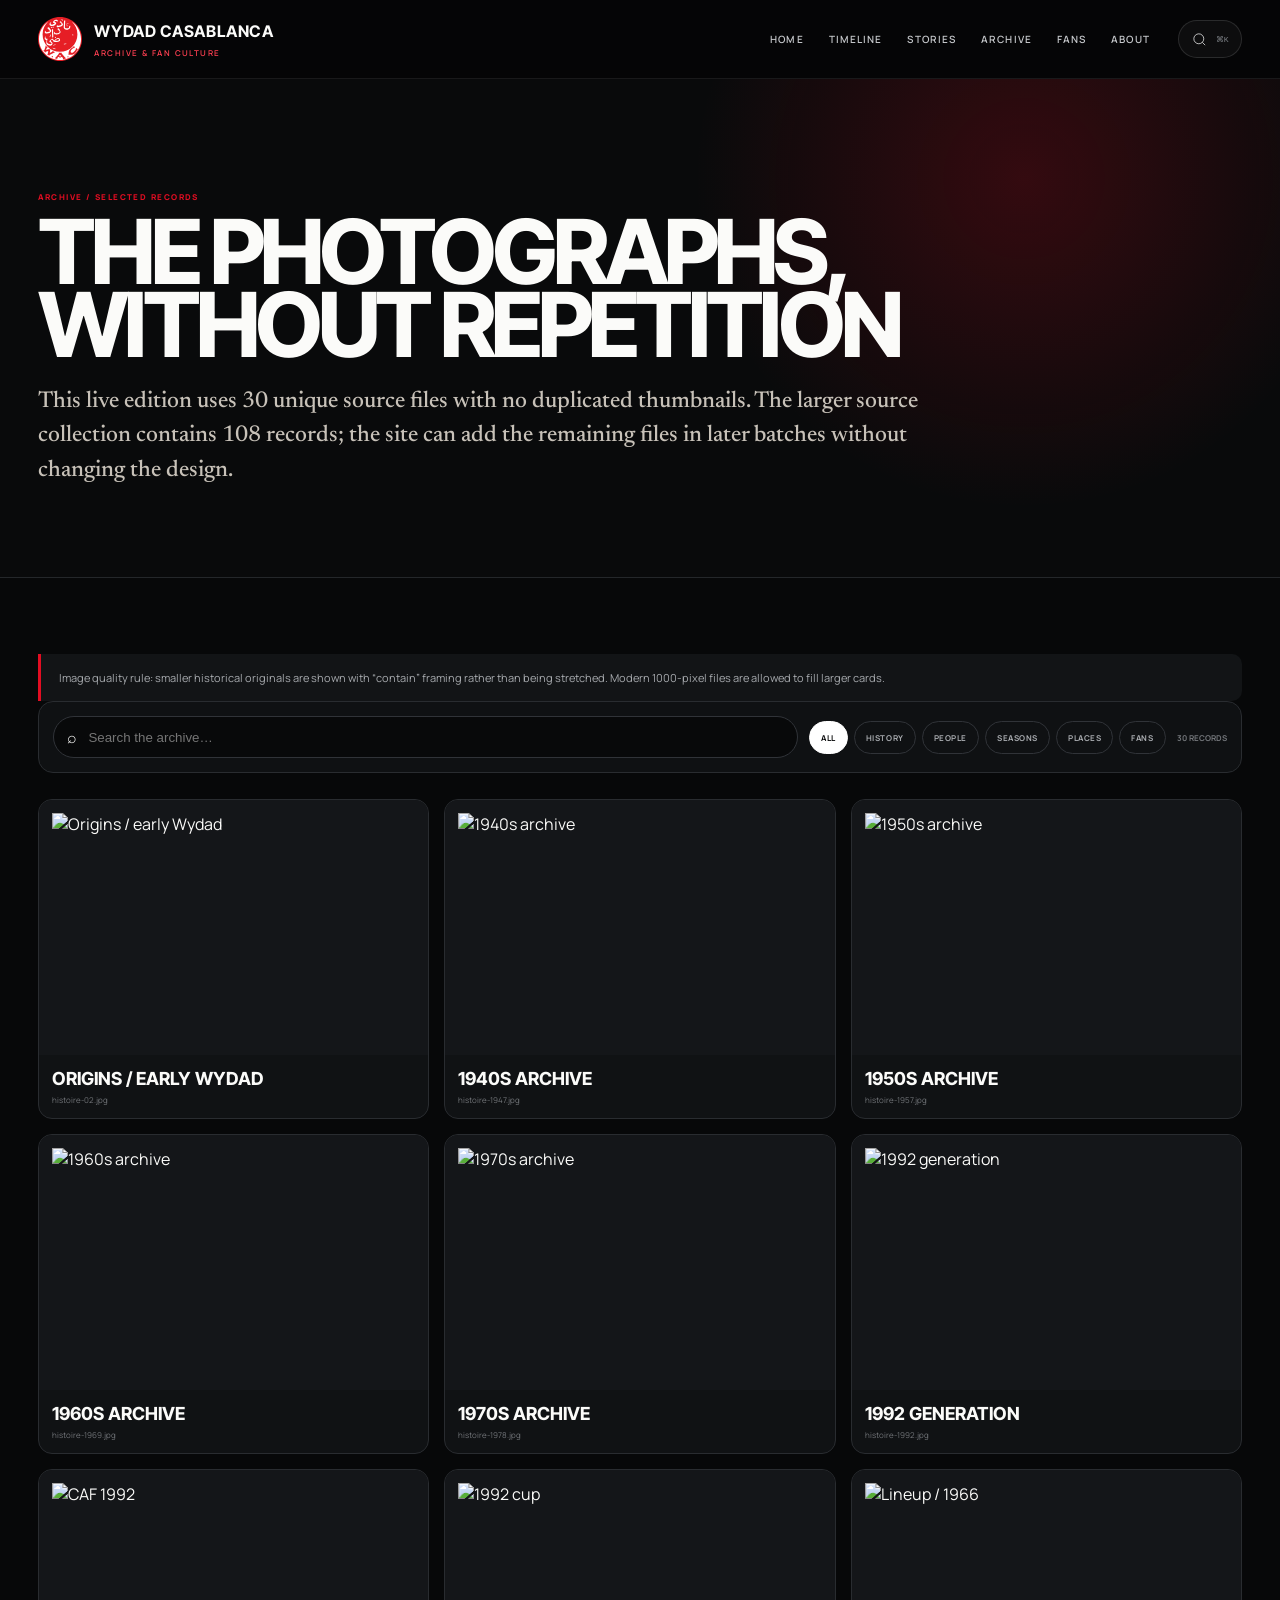
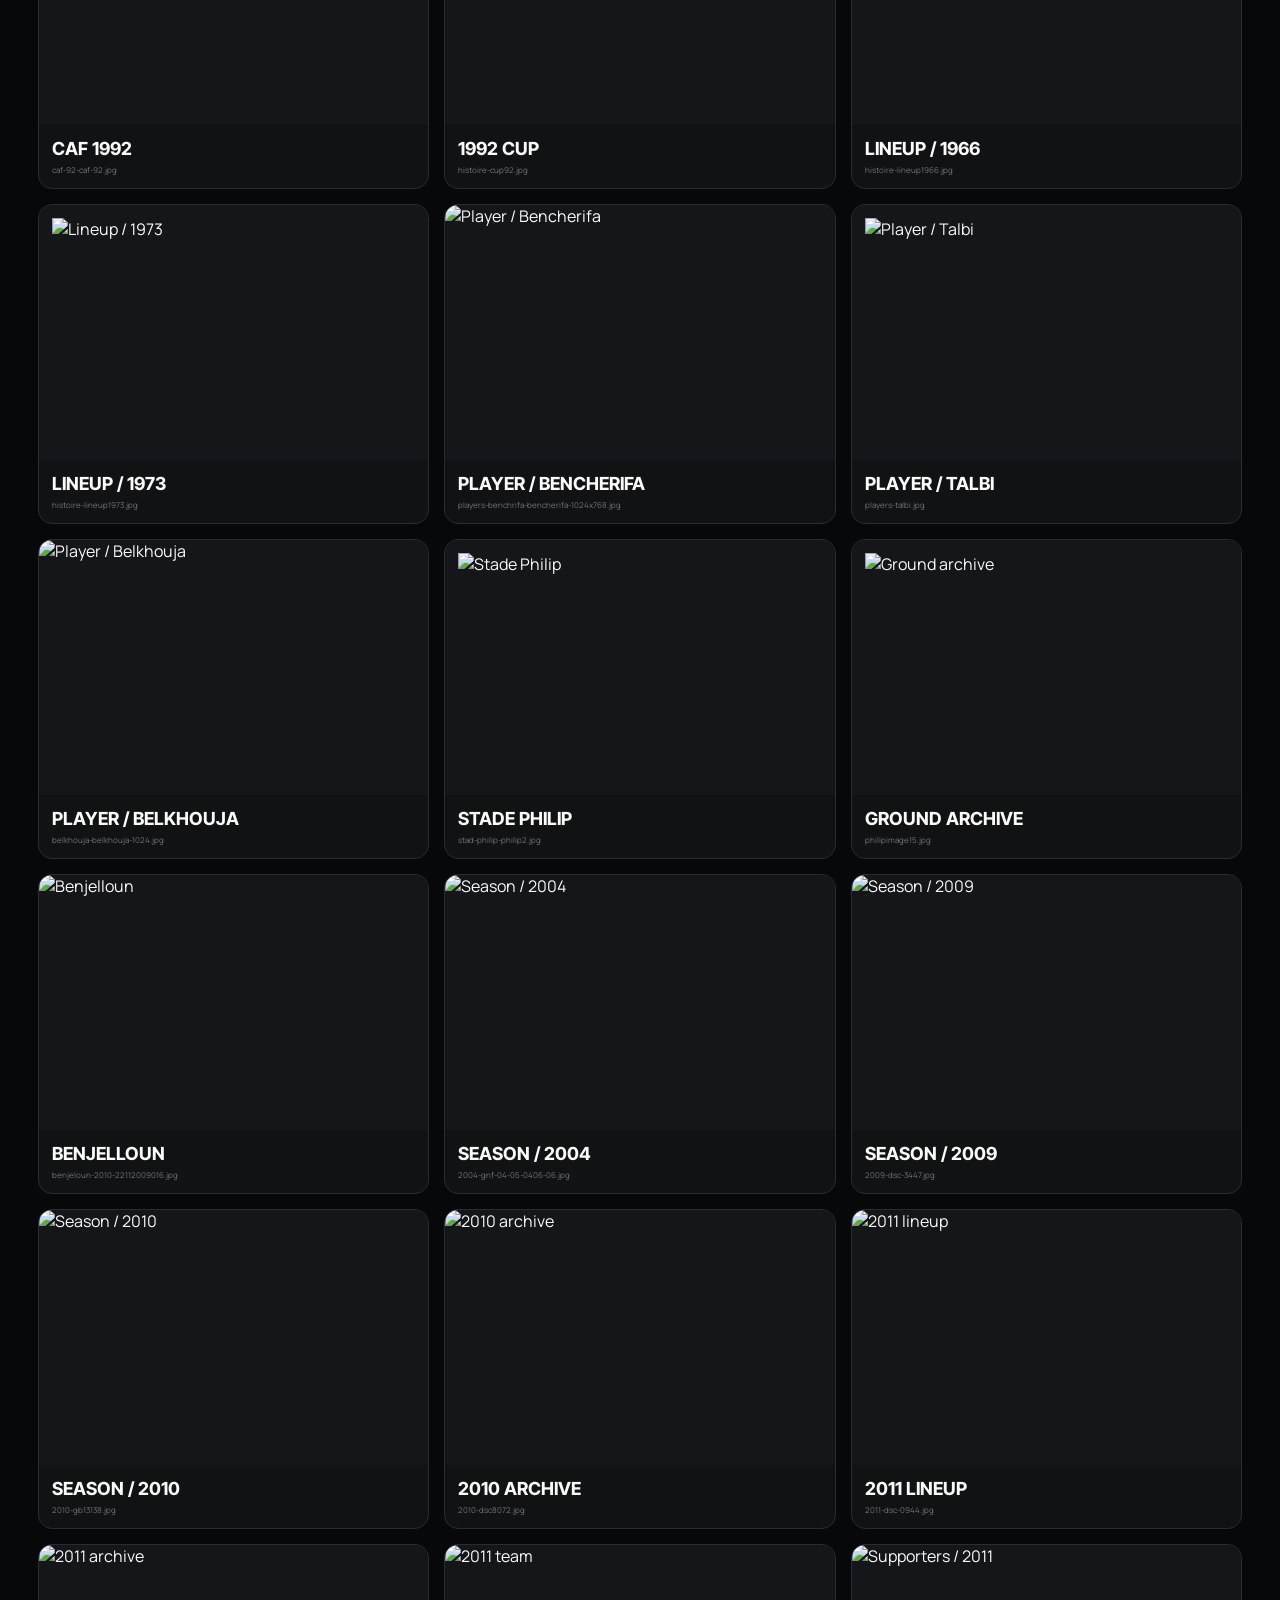
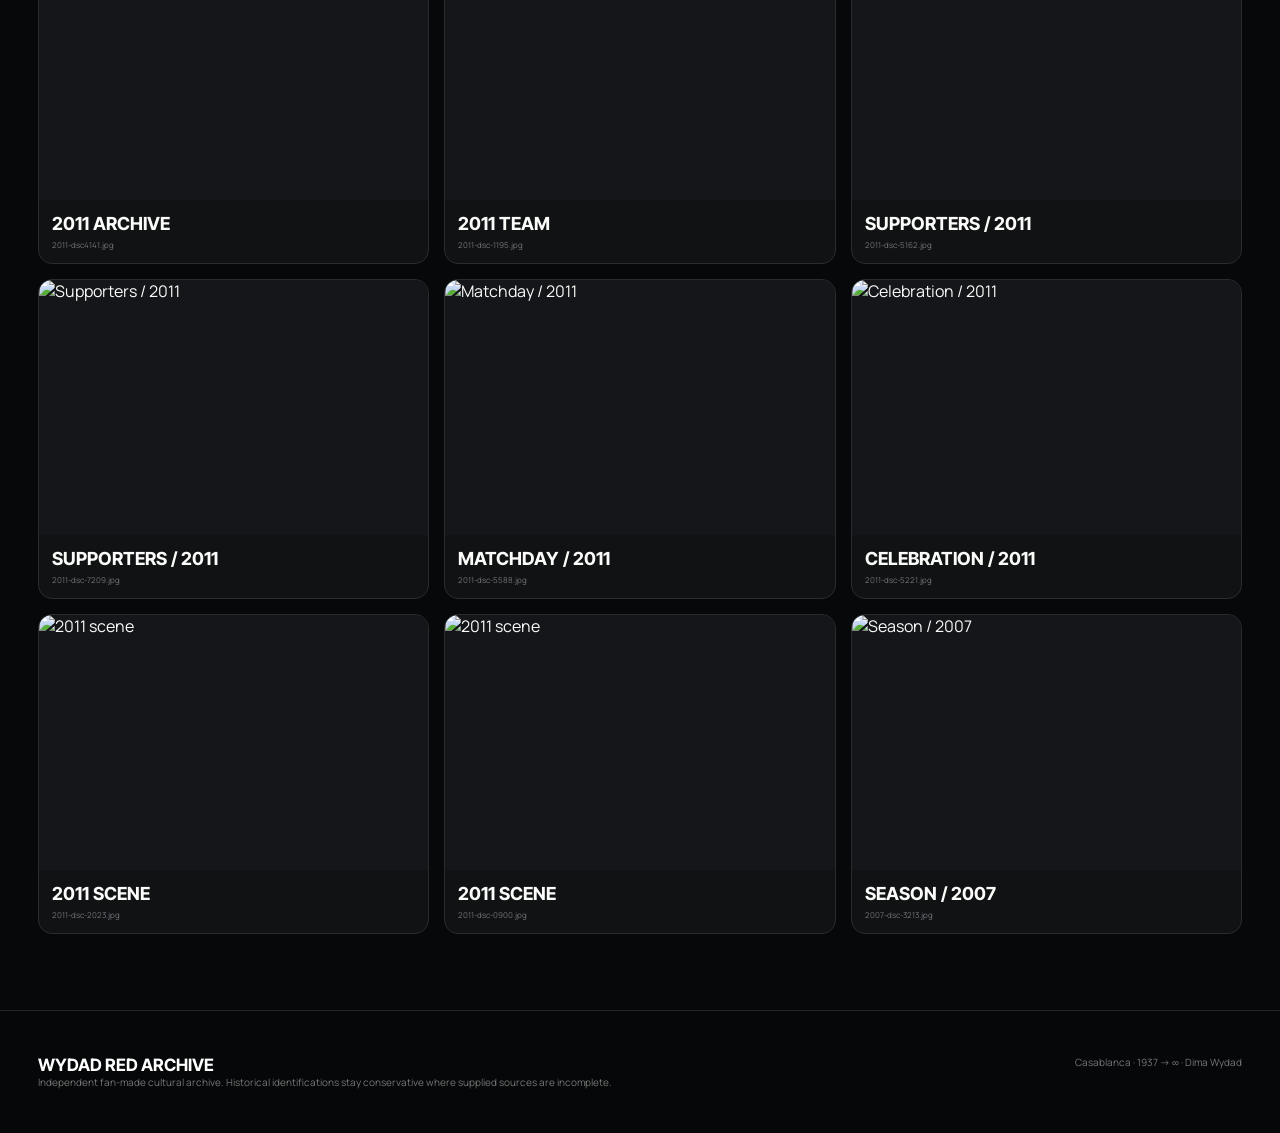
==== commit f91e77eb: "Add files via upload" ====
--- a/archive.html
+++ b/archive.html
@@ -1 +1,2 @@
-<!doctype html><html lang="en"><head><meta charset="utf-8"><meta name="viewport" content="width=device-width,initial-scale=1"><meta name="theme-color" content="#070809"><title>Archive — Wydad Red Archive</title><meta name="description" content="Search and filter the Wydad Red Archive by era, people, places and supporter culture."><link rel="preconnect" href="https://fonts.googleapis.com"><link rel="preconnect" href="https://fonts.gstatic.com" crossorigin><link rel="stylesheet" href="site.css"></head><body data-tags="archive,photos,history"><header class="top"><div class="shell topin"><a class="brand" href="index.html"><img src="assets/svgimg/wydad-logo.svg" alt="Wydad crest"><span><strong>WYDAD CASABLANCA</strong><small>ARCHIVE &amp; FAN CULTURE</small></span></a><nav class="nav"><a href="index.html">Home</a><a href="history.html">Timeline</a><a href="stories.html">Stories</a><a class="active" href="archive.html">Archive</a><a href="fans.html">Fans</a><a href="about.html">About</a></nav><div class="actions"><button class="iconbtn search-trigger" aria-label="Search"><svg viewBox="0 0 24 24" fill="none" stroke="currentColor"><circle cx="11" cy="11" r="7"/><path d="m20 20-4-4"/></svg><kbd>⌘K</kbd></button></div></div></header><main><section class="pagehero"><div class="shell"><span class="eyebrow">Archive / Selected records</span><h1>Search the red archive</h1><p class="dek">Browse photographs by era and subject. Historical originals are kept contained when their source resolution is small; larger modern files are allowed more visual space.</p></div></section><section class="content"><div class="shell"><div class="archive-toolbar"><label class="archive-search"><span>⌕</span><input id="archiveSearch" type="search" placeholder="Search year, player, place…"></label><div class="filter-row"><button class="filter-btn active" data-filter="all">All</button><button class="filter-btn" data-filter="history">History</button><button class="filter-btn" data-filter="people">People</button><button class="filter-btn" data-filter="seasons">Seasons</button><button class="filter-btn" data-filter="places">Places</button><button class="filter-btn" data-filter="fans">Fans</button></div><div class="archive-count" id="archiveCount"></div></div><div class="gallery"><a data-category="history" data-search="1937 origins history"><img class="natural" src="assets/svgimg/histoire-02.svg" alt="Origins / early Wydad"><div class="cap"><b>Origins / early Wydad</b><span>History</span></div></a><a data-category="history" data-search="1957 1950s team"><img class="natural" src="assets/svgimg/histoire-1957.svg" alt="1950s archive"><div class="cap"><b>1950s archive</b><span>History</span></div></a><a data-category="history" data-search="1992 africa cup"><img class="natural" src="assets/svgimg/histoire-cup92.svg" alt="1992 cup"><div class="cap"><b>1992 cup</b><span>Africa</span></div></a><a data-category="people" data-search="bencherifa player"><img src="assets/svgimg/players-benchrifa-bencherifa-1024x768.svg" alt="Player / Bencherifa"><div class="cap"><b>Player / Bencherifa</b><span>People</span></div></a><a data-category="people" data-search="talbi player"><img class="natural" src="assets/svgimg/players-talbi.svg" alt="Player / Talbi"><div class="cap"><b>Player / Talbi</b><span>People</span></div></a><a data-category="places" data-search="stade philip stadium"><img class="natural" src="assets/svgimg/stad-philip-philip2.svg" alt="Stade Philip"><div class="cap"><b>Stade Philip</b><span>Places</span></div></a><a data-category="seasons" data-search="2010 season team"><img src="assets/svgimg/2010-gb13138.svg" alt="Season / 2010"><div class="cap"><b>Season / 2010</b><span>Seasons</span></div></a><a data-category="seasons" data-search="2011 lineup team"><img src="assets/svgimg/2011-dsc-0944.svg" alt="2011 lineup"><div class="cap"><b>2011 lineup</b><span>Seasons</span></div></a><a data-category="fans" data-search="2011 supporters crowd"><img src="assets/svgimg/2011-dsc-5162.svg" alt="Supporters / 2011"><div class="cap"><b>Supporters / 2011</b><span>Fans</span></div></a><a data-category="fans" data-search="2011 supporters stands"><img src="assets/svgimg/2011-dsc-7209.svg" alt="Supporters / 2011"><div class="cap"><b>The stands / 2011</b><span>Fans</span></div></a><a data-category="fans" data-search="2011 celebration winners party"><img src="assets/svgimg/2011-dsc-5221.svg" alt="Celebration / 2011"><div class="cap"><b>Celebration / 2011</b><span>Fans</span></div></a><a data-category="seasons" data-search="2007 season"><img src="assets/svgimg/2007-dsc-3213.svg" alt="Season / 2007"><div class="cap"><b>Season / 2007</b><span>Seasons</span></div></a></div></div></section></main><footer class="footer"><div class="shell footerin"><div><b>Wydad Red Archive</b><br><span class="legal">Independent fan-made cultural archive. Historical identifications stay conservative where supplied sources are incomplete.</span></div><div>Casablanca · 1937 → ∞ · Dima Wydad</div></div></footer><script src="assets/js/site.js" defer></script></body></html>+<!DOCTYPE html>
+<html lang="en"><head><meta charset="utf-8"/><meta content="width=device-width,initial-scale=1" name="viewport"/><meta content="#070809" name="theme-color"/><title>Archive — Wydad Red Archive</title><meta content="Independent fan-made Wydad Casablanca cultural archive: history, photographs, people, places and supporter memory." name="description"/><link href="https://fonts.googleapis.com" rel="preconnect"/><link crossorigin="" href="https://fonts.gstatic.com" rel="preconnect"/><link href="site.css" rel="stylesheet"/></head><body data-tags="archive,photos,history"><header class="top"><div class="shell topin"><a class="brand" href="index.html"><img alt="Wydad crest" src="assets/svgimg/wydad-logo.svg"/><span><strong>WYDAD CASABLANCA</strong><small>ARCHIVE &amp; FAN CULTURE</small></span></a><nav class="nav"><a href="index.html">Home</a><a href="history.html">Timeline</a><a href="stories.html">Stories</a><a href="archive.html">Archive</a><a href="fans.html">Fans</a><a href="about.html">About</a></nav><div class="actions"><button aria-label="Search" class="iconbtn search-trigger"><svg fill="none" stroke="currentColor" viewbox="0 0 24 24"><circle cx="11" cy="11" r="7"></circle><path d="m20 20-4-4"></path></svg><kbd>⌘K</kbd></button><button aria-label="Menu" class="iconbtn menubtn"><svg fill="none" stroke="currentColor" viewbox="0 0 24 24"><path d="M4 7h16M4 12h16M4 17h16"></path></svg></button></div></div></header><main><section class="pagehero"><div class="shell"><span class="eyebrow">Archive / Selected records</span><h1>The photographs, without repetition</h1><p class="dek">This live edition uses 30 unique source files with no duplicated thumbnails. The larger source collection contains 108 records; the site can add the remaining files in later batches without changing the design.</p></div></section><section class="content"><div class="shell"><div class="notice">Image quality rule: smaller historical originals are shown with “contain” framing rather than being stretched. Modern 1000-pixel files are allowed to fill larger cards.</div><div class="archive-toolbar"><label class="archive-search"><span>⌕</span><input id="archiveSearch" placeholder="Search the archive…" type="search"/></label><div class="filter-row"><button class="filter-btn active" data-filter="all">All</button><button class="filter-btn" data-filter="history">History</button><button class="filter-btn" data-filter="people">People</button><button class="filter-btn" data-filter="seasons">Seasons</button><button class="filter-btn" data-filter="places">Places</button><button class="filter-btn" data-filter="fans">Fans</button></div><div class="archive-count" id="archiveCount"></div></div><div class="gallery"><a data-category="history" data-search="Origins / early Wydad assets/svgimg/histoire-02.svg"><img alt="Origins / early Wydad" class="natural" src="assets/svgimg/histoire-02.svg"><div class="cap"><b>Origins / early Wydad</b><span>histoire-02.jpg</span></div></img></a><a data-category="history" data-search="1940s archive assets/svgimg/histoire-1947.svg"><img alt="1940s archive" class="natural" src="assets/svgimg/histoire-1947.svg"/><div class="cap"><b>1940s archive</b><span>histoire-1947.jpg</span></div></a><a data-category="history" data-search="1950s archive assets/svgimg/histoire-1957.svg"><img alt="1950s archive" class="natural" src="assets/svgimg/histoire-1957.svg"/><div class="cap"><b>1950s archive</b><span>histoire-1957.jpg</span></div></a><a data-category="history" data-search="1960s archive assets/svgimg/histoire-1969.svg"><img alt="1960s archive" class="natural" src="assets/svgimg/histoire-1969.svg"/><div class="cap"><b>1960s archive</b><span>histoire-1969.jpg</span></div></a><a data-category="history" data-search="1970s archive assets/svgimg/histoire-1978.svg"><img alt="1970s archive" class="natural" src="assets/svgimg/histoire-1978.svg"/><div class="cap"><b>1970s archive</b><span>histoire-1978.jpg</span></div></a><a data-category="history" data-search="1992 generation assets/svgimg/histoire-1992.svg"><img alt="1992 generation" class="natural" src="assets/svgimg/histoire-1992.svg"/><div class="cap"><b>1992 generation</b><span>histoire-1992.jpg</span></div></a><a data-category="history" data-search="CAF 1992 assets/svgimg/caf-92-caf-92.svg"><img alt="CAF 1992" class="natural" src="assets/svgimg/caf-92-caf-92.svg"/><div class="cap"><b>CAF 1992</b><span>caf-92-caf-92.jpg</span></div></a><a data-category="history" data-search="1992 cup assets/svgimg/histoire-cup92.svg"><img alt="1992 cup" class="natural" src="assets/svgimg/histoire-cup92.svg"/><div class="cap"><b>1992 cup</b><span>histoire-cup92.jpg</span></div></a><a data-category="history" data-search="Lineup / 1966 assets/svgimg/histoire-lineup1966.svg"><img alt="Lineup / 1966" class="natural" src="assets/svgimg/histoire-lineup1966.svg"/><div class="cap"><b>Lineup / 1966</b><span>histoire-lineup1966.jpg</span></div></a><a data-category="history" data-search="Lineup / 1973 assets/svgimg/histoire-lineup1973.svg"><img alt="Lineup / 1973" class="natural" src="assets/svgimg/histoire-lineup1973.svg"/><div class="cap"><b>Lineup / 1973</b><span>histoire-lineup1973.jpg</span></div></a><a data-category="people" data-search="Player / Bencherifa assets/svgimg/players-benchrifa-bencherifa-1024x768.svg"><img alt="Player / Bencherifa" class="" src="assets/svgimg/players-benchrifa-bencherifa-1024x768.svg"/><div class="cap"><b>Player / Bencherifa</b><span>players-benchrifa-bencherifa-1024x768.jpg</span></div></a><a data-category="people" data-search="Player / Talbi assets/svgimg/players-talbi.svg"><img alt="Player / Talbi" class="natural" src="assets/svgimg/players-talbi.svg"/><div class="cap"><b>Player / Talbi</b><span>players-talbi.jpg</span></div></a><a data-category="people" data-search="Player / Belkhouja assets/svgimg/belkhouja-belkhouja-1024.svg"><img alt="Player / Belkhouja" class="" src="assets/svgimg/belkhouja-belkhouja-1024.svg"/><div class="cap"><b>Player / Belkhouja</b><span>belkhouja-belkhouja-1024.jpg</span></div></a><a data-category="places" data-search="Stade Philip assets/svgimg/stad-philip-philip2.svg"><img alt="Stade Philip" class="natural" src="assets/svgimg/stad-philip-philip2.svg"/><div class="cap"><b>Stade Philip</b><span>stad-philip-philip2.jpg</span></div></a><a data-category="places" data-search="Ground archive assets/svgimg/philipimage15.svg"><img alt="Ground archive" class="natural" src="assets/svgimg/philipimage15.svg"/><div class="cap"><b>Ground archive</b><span>philipimage15.jpg</span></div></a><a data-category="places" data-search="Benjelloun assets/svgimg/benjeloun-2010-22112009016.svg"><img alt="Benjelloun" class="" src="assets/svgimg/benjeloun-2010-22112009016.svg"/><div class="cap"><b>Benjelloun</b><span>benjeloun-2010-22112009016.jpg</span></div></a><a data-category="seasons" data-search="Season / 2004 assets/svgimg/2004-gnf-04-05-0406-06.svg"><img alt="Season / 2004" class="" src="assets/svgimg/2004-gnf-04-05-0406-06.svg"/><div class="cap"><b>Season / 2004</b><span>2004-gnf-04-05-0406-06.jpg</span></div></a><a data-category="seasons" data-search="Season / 2009 assets/svgimg/2009-dsc-3447.svg"><img alt="Season / 2009" class="" src="assets/svgimg/2009-dsc-3447.svg"/><div class="cap"><b>Season / 2009</b><span>2009-dsc-3447.jpg</span></div></a><a data-category="seasons" data-search="Season / 2010 assets/svgimg/2010-gb13138.svg"><img alt="Season / 2010" class="" src="assets/svgimg/2010-gb13138.svg"/><div class="cap"><b>Season / 2010</b><span>2010-gb13138.jpg</span></div></a><a data-category="seasons" data-search="2010 archive assets/svgimg/2010-dsc8072.svg"><img alt="2010 archive" class="" src="assets/svgimg/2010-dsc8072.svg"/><div class="cap"><b>2010 archive</b><span>2010-dsc8072.jpg</span></div></a><a data-category="seasons" data-search="2011 lineup assets/svgimg/2011-dsc-0944.svg"><img alt="2011 lineup" class="" src="assets/svgimg/2011-dsc-0944.svg"/><div class="cap"><b>2011 lineup</b><span>2011-dsc-0944.jpg</span></div></a><a data-category="seasons" data-search="2011 archive assets/svgimg/2011-dsc4141.svg"><img alt="2011 archive" class="" src="assets/svgimg/2011-dsc4141.svg"/><div class="cap"><b>2011 archive</b><span>2011-dsc4141.jpg</span></div></a><a data-category="seasons" data-search="2011 team assets/svgimg/2011-dsc-1195.svg"><img alt="2011 team" class="" src="assets/svgimg/2011-dsc-1195.svg"/><div class="cap"><b>2011 team</b><span>2011-dsc-1195.jpg</span></div></a><a data-category="fans" data-search="Supporters / 2011 assets/svgimg/2011-dsc-5162.svg"><img alt="Supporters / 2011" class="" src="assets/svgimg/2011-dsc-5162.svg"/><div class="cap"><b>Supporters / 2011</b><span>2011-dsc-5162.jpg</span></div></a><a data-category="fans" data-search="Supporters / 2011 assets/svgimg/2011-dsc-7209.svg"><img alt="Supporters / 2011" class="" src="assets/svgimg/2011-dsc-7209.svg"/><div class="cap"><b>Supporters / 2011</b><span>2011-dsc-7209.jpg</span></div></a><a data-category="seasons" data-search="Matchday / 2011 assets/svgimg/2011-dsc-5588.svg"><img alt="Matchday / 2011" class="" src="assets/svgimg/2011-dsc-5588.svg"/><div class="cap"><b>Matchday / 2011</b><span>2011-dsc-5588.jpg</span></div></a><a data-category="fans" data-search="Celebration / 2011 assets/svgimg/2011-dsc-5221.svg"><img alt="Celebration / 2011" class="" src="assets/svgimg/2011-dsc-5221.svg"/><div class="cap"><b>Celebration / 2011</b><span>2011-dsc-5221.jpg</span></div></a><a data-category="seasons" data-search="2011 scene assets/svgimg/2011-dsc-2023.svg"><img alt="2011 scene" class="" src="assets/svgimg/2011-dsc-2023.svg"/><div class="cap"><b>2011 scene</b><span>2011-dsc-2023.jpg</span></div></a><a data-category="seasons" data-search="2011 scene assets/svgimg/2011-dsc-0900.svg"><img alt="2011 scene" class="" src="assets/svgimg/2011-dsc-0900.svg"/><div class="cap"><b>2011 scene</b><span>2011-dsc-0900.jpg</span></div></a><a data-category="seasons" data-search="Season / 2007 assets/svgimg/2007-dsc-3213.svg"><img alt="Season / 2007" class="" src="assets/svgimg/2007-dsc-3213.svg"/><div class="cap"><b>Season / 2007</b><span>2007-dsc-3213.jpg</span></div></a></div></div></section></main><footer class="footer"><div class="shell footerin"><div><b>Wydad Red Archive</b><br/><span class="legal">Independent fan-made cultural archive. Historical identifications stay conservative where supplied sources are incomplete.</span></div><div>Casablanca · 1937 → ∞ · Dima Wydad</div></div></footer><script defer="" src="assets/js/site.js"></script></body></html>
